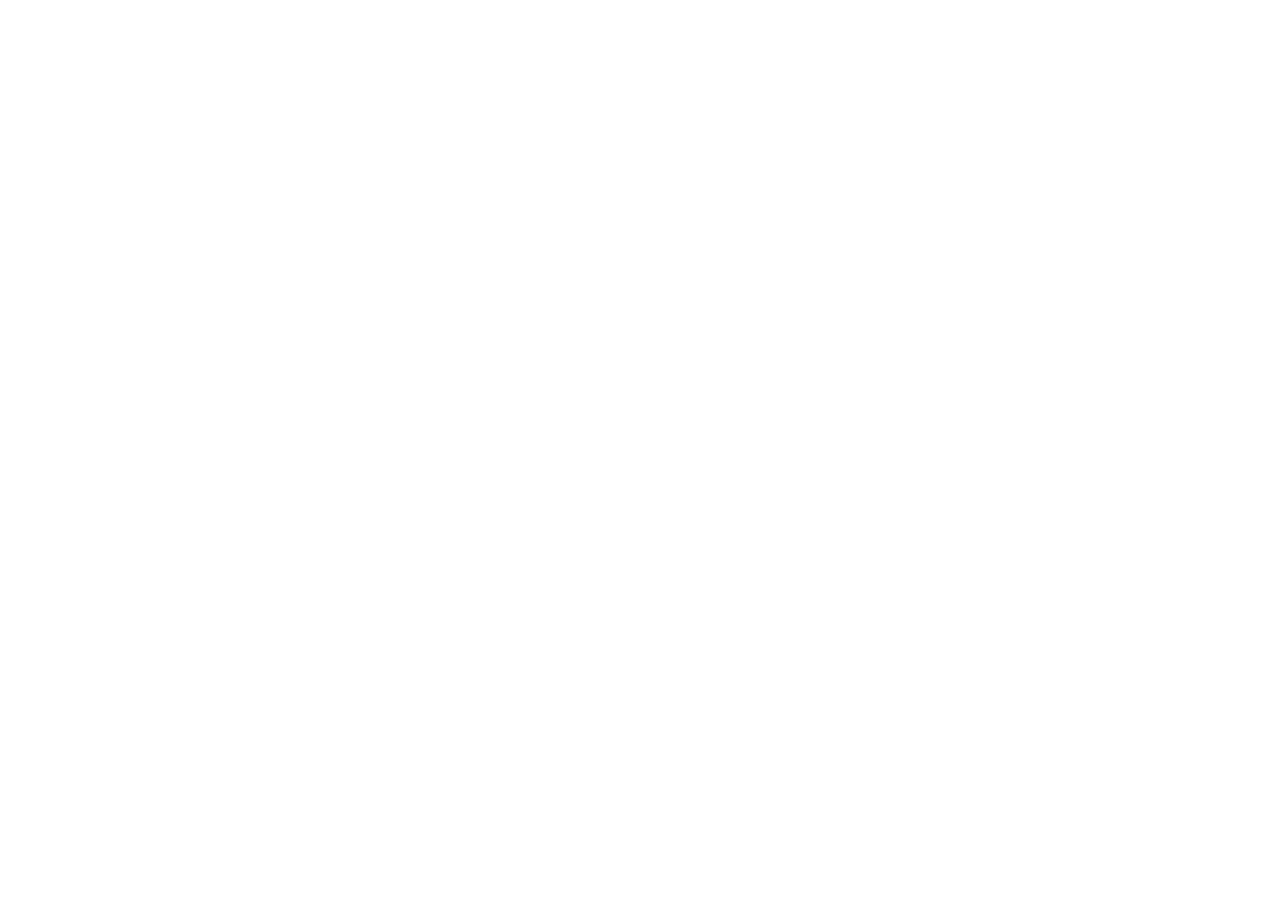
==== index.html @ 529e26c0 "Publish England Beach Soccer site from 2967948" ====
<!doctype html>
<html lang="en-GB"><head><meta charset="utf-8"><meta name="viewport" content="width=device-width,initial-scale=1"><meta name="theme-color" content="#164bab"><meta name="description" content="England Beach Soccer: events, teams, news and the road to the 2027 national finals."><link rel="icon" type="image/webp" href="/ebs-site/assets/images/lion-mark.webp"><link rel="preconnect" href="https://fonts.googleapis.com"><link rel="preconnect" href="https://fonts.gstatic.com" crossorigin><link rel="stylesheet" href="/ebs-site/assets/css/site.css"><title>Home | England Beach Soccer</title></head><body data-page="home"><div id="app"></div><script type="module" src="/ebs-site/assets/js/site.js"></script></body></html>
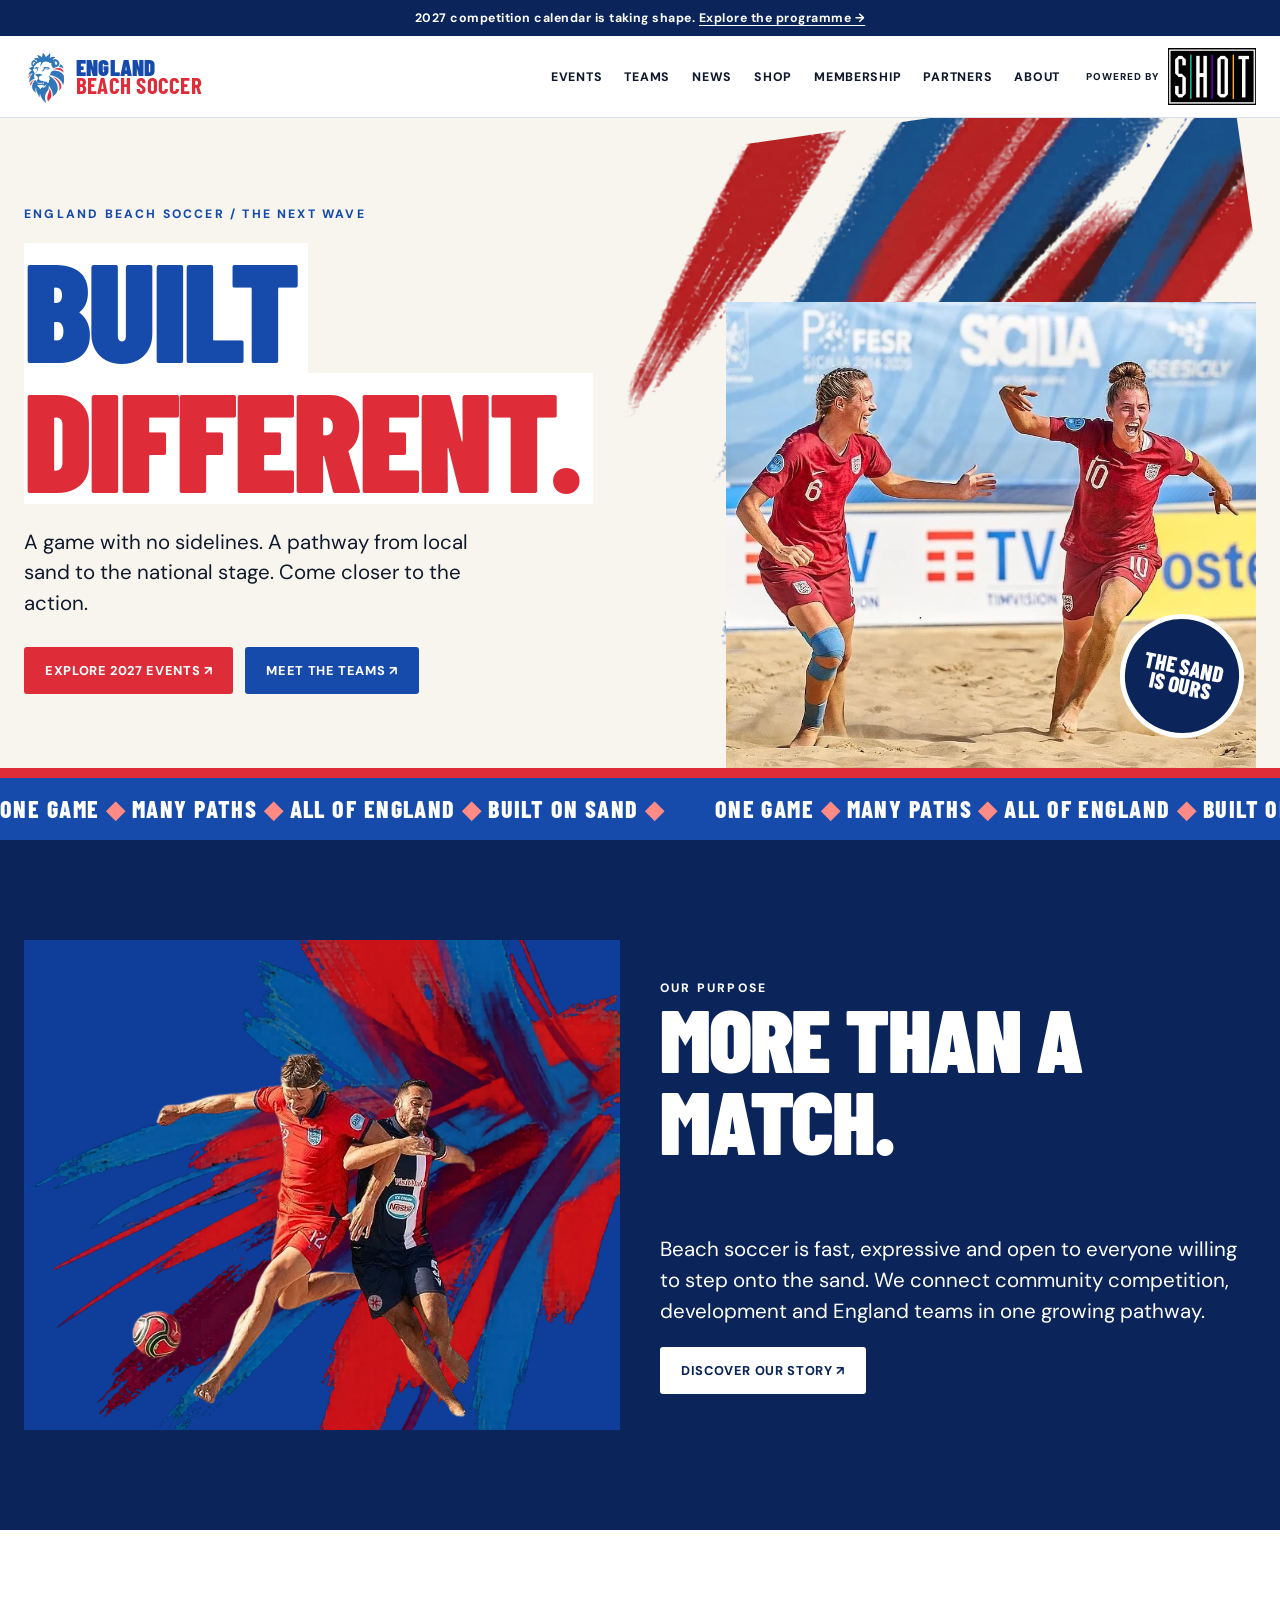
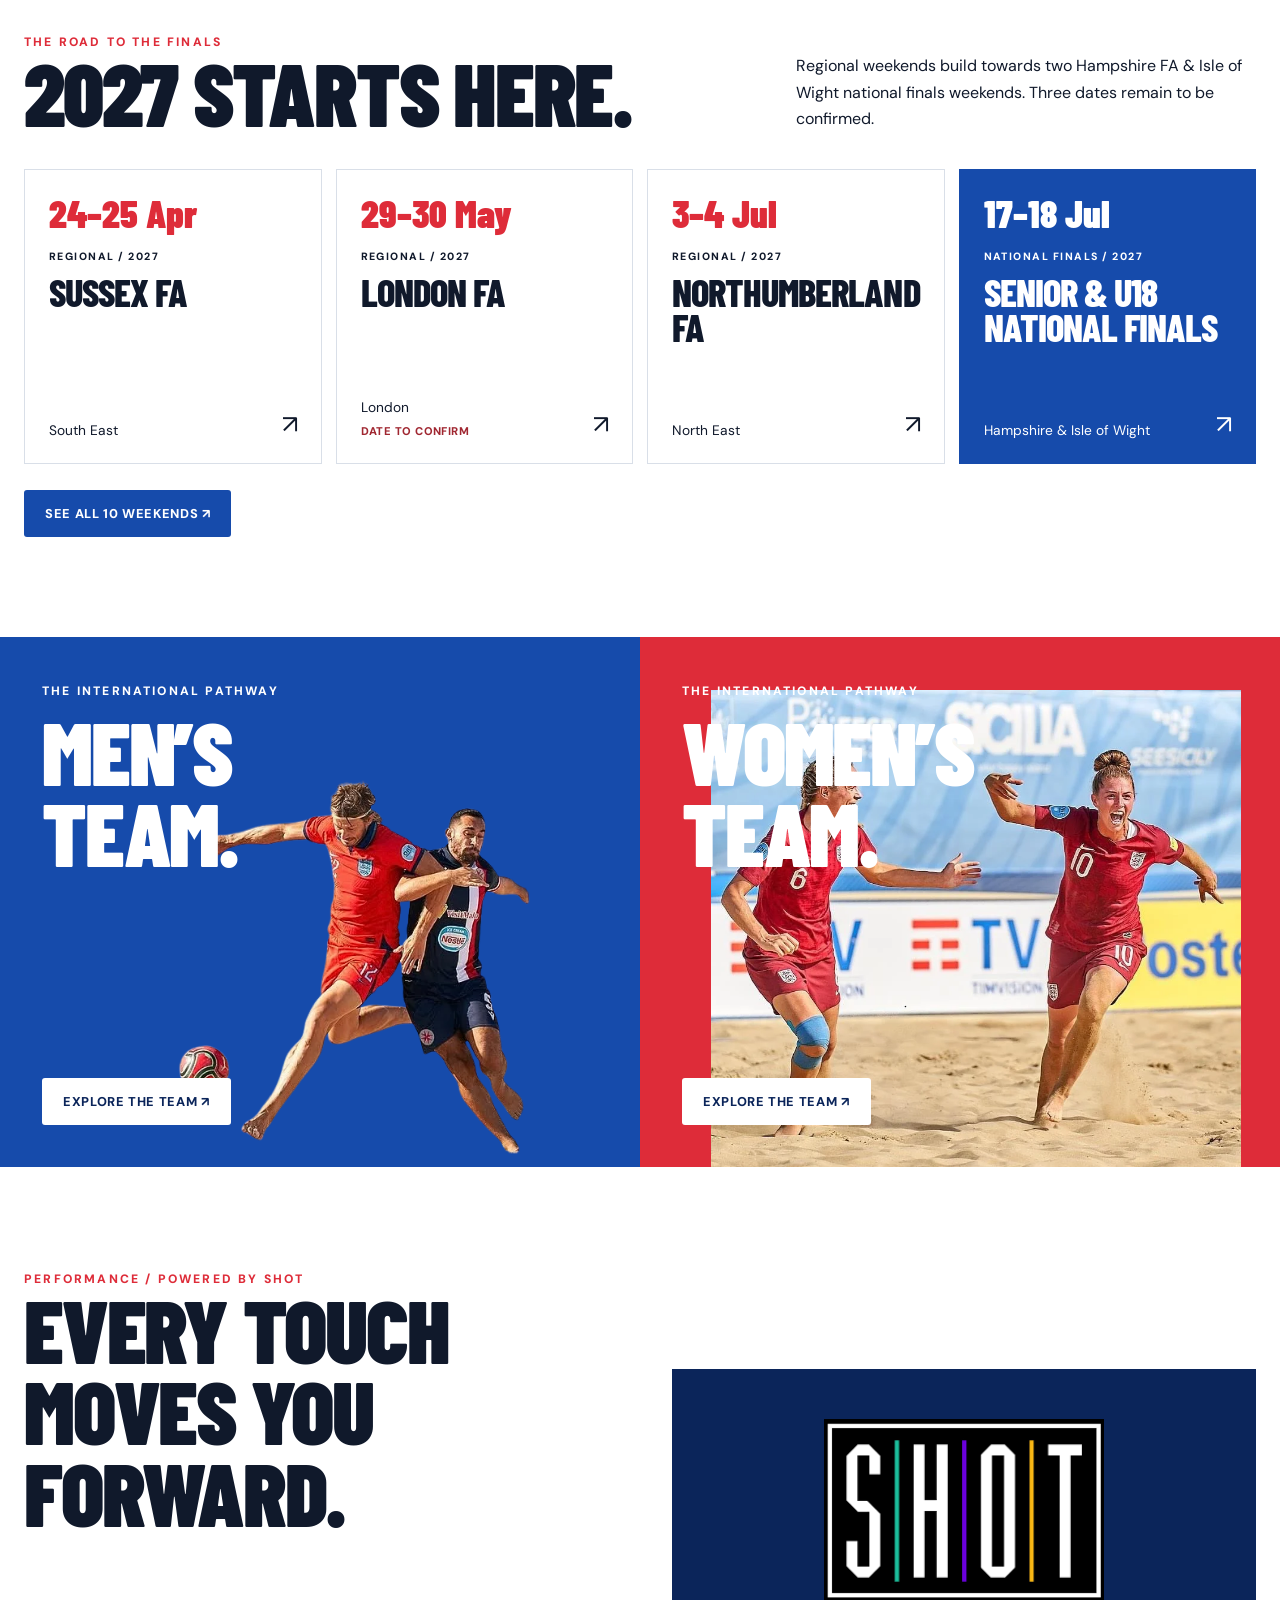
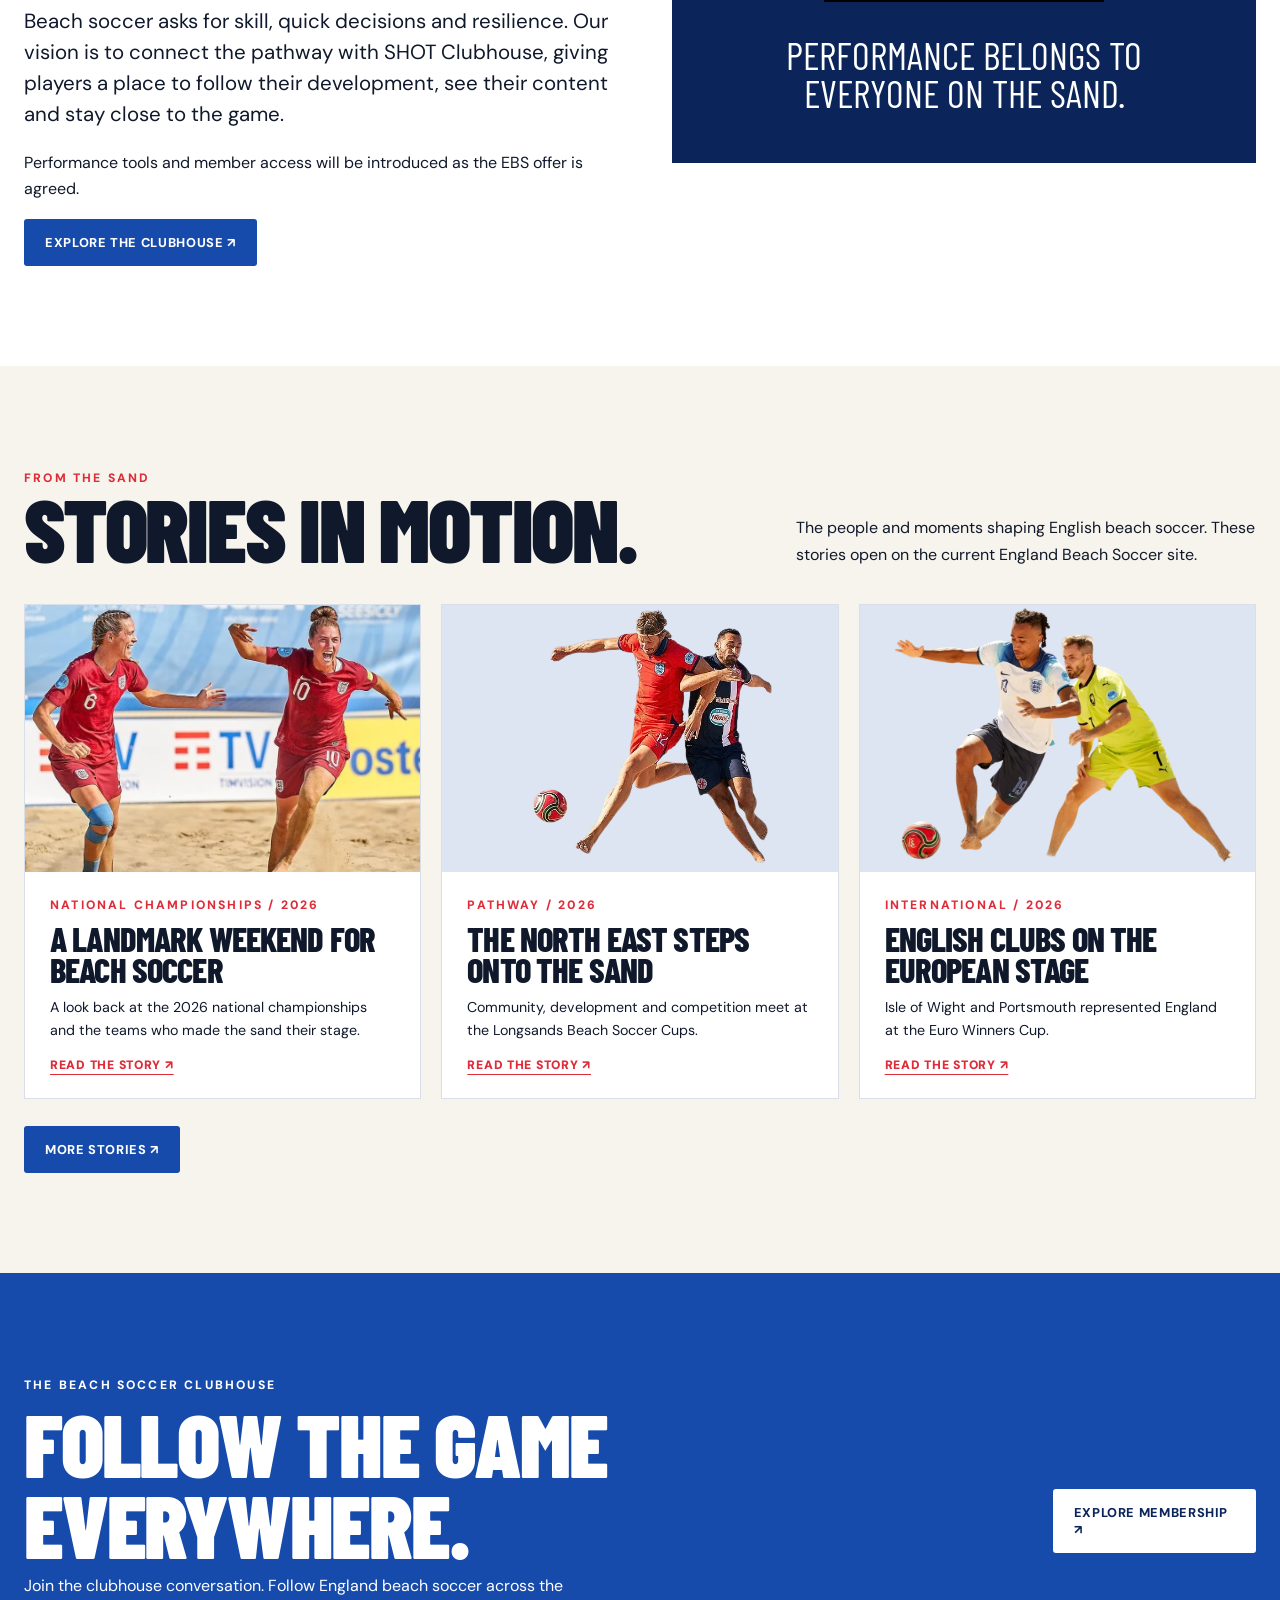
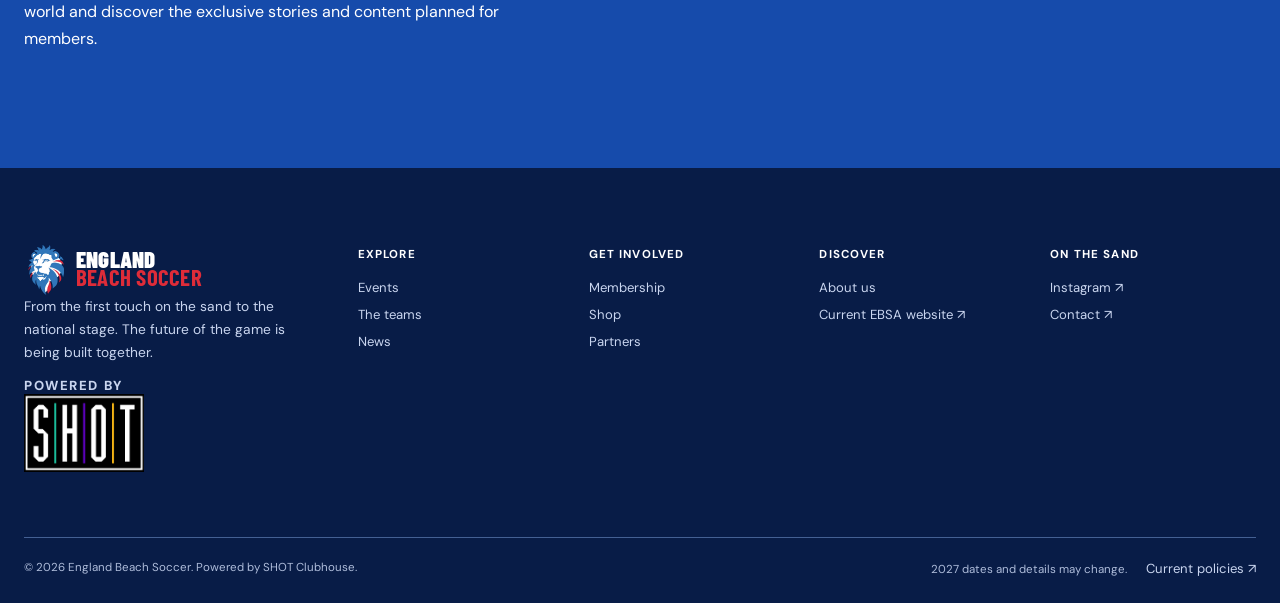
==== commit b0f64860: "Publish EBS clubhouse at custom domain" ====
--- a/index.html
+++ b/index.html
@@ -1,2 +1,2 @@
 <!doctype html>
-<html lang="en-GB"><head><meta charset="utf-8"><meta name="viewport" content="width=device-width,initial-scale=1"><meta name="theme-color" content="#164bab"><meta name="description" content="England Beach Soccer: events, teams, news and the road to the 2027 national finals."><link rel="icon" type="image/webp" href="/ebs-site/assets/images/lion-mark.webp"><link rel="preconnect" href="https://fonts.googleapis.com"><link rel="preconnect" href="https://fonts.gstatic.com" crossorigin><link rel="stylesheet" href="/ebs-site/assets/css/site.css"><title>Home | England Beach Soccer</title></head><body data-page="home"><div id="app"></div><script type="module" src="/ebs-site/assets/js/site.js"></script></body></html>+<html lang="en-GB"><head><meta charset="utf-8"><meta name="viewport" content="width=device-width,initial-scale=1"><meta name="theme-color" content="#164bab"><meta name="description" content="England Beach Soccer: events, teams, news and the road to the 2027 national finals."><link rel="icon" type="image/webp" href="/assets/images/lion-mark.webp"><link rel="preconnect" href="https://fonts.googleapis.com"><link rel="preconnect" href="https://fonts.gstatic.com" crossorigin><link rel="stylesheet" href="/assets/css/site.css"><title>Home | England Beach Soccer</title></head><body data-page="home"><div id="app"></div><script type="module" src="/assets/js/site.js"></script></body></html>
--- a/assets/css/site.css
+++ b/assets/css/site.css
@@ -0,0 +1,30 @@
+@import url('https://fonts.googleapis.com/css2?family=Barlow+Condensed:wght@500;600;700;800;900&family=DM+Sans:wght@400;500;600;700&display=swap');
+:root{--blue:#164bab;--deep:#0b255a;--red:#de2c39;--sand:#f7f4ed;--ink:#10192b;--muted:#596272;--line:#d9dfe8;--white:#fff;--max:1320px}
+*{box-sizing:border-box}html{scroll-behavior:smooth}body{margin:0;background:var(--sand);color:var(--ink);font-family:'DM Sans',Arial,sans-serif}button,input,select{font:inherit}button{cursor:pointer}a{color:inherit;text-decoration:none}img{max-width:100%;display:block}p{line-height:1.65}h1,h2,h3,h4,p{margin-top:0}h1,h2,h3,.display,.condensed{font-family:'Barlow Condensed',Impact,sans-serif;text-transform:uppercase;line-height:.91;letter-spacing:-.025em}h1{font-size:clamp(5rem,11vw,11.5rem);font-weight:900}h2{font-size:clamp(3.5rem,7vw,7rem);font-weight:900}h3{font-size:clamp(1.8rem,3vw,3rem);font-weight:800}.container{width:min(calc(100% - 48px),var(--max));margin:auto}.eyebrow{font-size:.76rem;font-weight:800;letter-spacing:.18em;text-transform:uppercase}.eyebrow.red{color:var(--red)}.lead{font-size:clamp(1.05rem,1.6vw,1.32rem);line-height:1.5;max-width:58ch}.muted{color:var(--muted)}.skip{position:absolute;z-index:9999;top:-100px;left:20px;background:#fff;padding:12px}.skip:focus{top:20px}a:focus-visible,button:focus-visible,input:focus-visible,select:focus-visible{outline:3px solid var(--red);outline-offset:3px}.site-header{height:82px;position:sticky;top:0;z-index:100;background:rgba(255,255,255,.97);border-bottom:1px solid var(--line);backdrop-filter:blur(12px)}.header-inner{height:100%;display:flex;align-items:center;gap:32px}.brand{display:flex;align-items:center;gap:9px;flex-shrink:0;color:var(--blue);font-family:'Barlow Condensed',sans-serif;text-transform:uppercase;font-weight:900;font-size:1.43rem;line-height:.78;letter-spacing:.01em}.brand img{width:43px;height:52px;object-fit:contain}.brand strong{display:block;color:var(--red)}.nav{margin-left:auto;display:flex;align-items:center;gap:22px}.nav a{font-size:.77rem;font-weight:800;letter-spacing:.06em;text-transform:uppercase;white-space:nowrap;position:relative;padding:12px 0}.nav a:after{content:'';position:absolute;left:0;bottom:4px;width:0;height:3px;background:var(--red);transition:width .2s}.nav a:hover:after,.nav a[aria-current=page]:after{width:100%}.header-cta,.btn{display:inline-flex;align-items:center;justify-content:center;gap:10px;border:0;border-radius:3px;padding:15px 21px;text-transform:uppercase;font-weight:800;font-size:.8rem;letter-spacing:.05em;transition:transform .2s,background .2s}.header-cta{background:var(--red);color:#fff}.btn:hover,.header-cta:hover{transform:translateY(-3px)}.btn-red{background:var(--red);color:#fff}.btn-blue{background:var(--blue);color:#fff}.btn-white{background:#fff;color:var(--deep)}.btn-outline{background:transparent;color:inherit;border:1px solid currentColor}.menu-toggle{display:none;margin-left:auto;background:none;border:0;font-size:1.9rem;color:var(--deep)}.announce{background:var(--deep);color:#fff;text-align:center;padding:10px 16px;font-size:.77rem;letter-spacing:.04em;font-weight:700}.announce a{text-decoration:underline;text-underline-offset:3px}.hero{position:relative;min-height:660px;overflow:hidden;background:#f7f5ee}.hero:before{content:'';position:absolute;inset:0 0 0 49%;background:url('/assets/images/paint-strokes.webp') center/cover no-repeat;opacity:.9;transform:rotate(-8deg)}.hero:after{content:'';position:absolute;left:0;bottom:0;width:100%;height:10px;background:var(--red)}.hero-grid{display:grid;grid-template-columns:54% 46%;min-height:660px;align-items:center;position:relative}.hero-copy{position:relative;z-index:2;padding:80px 0}.hero .eyebrow{color:var(--blue)}.hero h1{margin:20px 0 23px}.hero h1 span{display:block;width:max-content;max-width:100%;color:var(--blue);background:#fff;padding:0 12px 2px 0}.hero h1 span:last-child{color:var(--red)}.hero .lead{max-width:490px}.hero-actions{display:flex;gap:12px;flex-wrap:wrap;margin-top:28px}.hero-photo{position:absolute;right:-7%;bottom:0;width:62%;max-height:650px;object-fit:contain;object-position:bottom;filter:drop-shadow(0 14px 18px rgba(8,25,59,.13))}.hero-stamp{position:absolute;right:1%;bottom:40px;z-index:3;background:var(--deep);color:#fff;width:124px;height:124px;border-radius:100%;display:grid;place-items:center;text-align:center;transform:rotate(12deg);font-family:'Barlow Condensed';font-size:1.4rem;font-weight:800;text-transform:uppercase;line-height:.85;border:5px solid white}.marquee{overflow:hidden;background:var(--blue);color:#fff;padding:16px 0;font-family:'Barlow Condensed';font-size:1.5rem;letter-spacing:.06em;font-weight:800;text-transform:uppercase}.marquee-track{white-space:nowrap;display:flex;gap:50px;width:max-content;animation:move 34s linear infinite}.marquee b{color:#ff8a86}@keyframes move{to{transform:translateX(-50%)}}.section{padding:100px 0}.section-tight{padding:70px 0}.section-head{display:flex;justify-content:space-between;align-items:end;gap:30px;margin-bottom:36px}.section-head h2{margin:0}.section-head p{max-width:460px;margin:0}.dark{background:var(--deep);color:#fff}.blue{background:var(--blue);color:#fff}.red-bg{background:var(--red);color:#fff}.white{background:#fff}.split{display:grid;grid-template-columns:1fr 1fr;gap:40px;align-items:center}.statement{font-family:'Barlow Condensed';text-transform:uppercase;font-size:clamp(3.5rem,6.5vw,7rem);font-weight:900;line-height:.9;max-width:850px}.statement em{font-style:normal;color:var(--red)}.mission-image{min-height:490px;position:relative;overflow:hidden;background:#0e3e99 url('/assets/images/paint-burst.webp') center/cover no-repeat}.mission-image img{position:absolute;bottom:0;left:-6%;width:110%;height:105%;object-fit:contain;object-position:bottom}.mission-copy h2{max-width:650px}.mission-copy p{max-width:55ch}.rule-top{border-top:1px solid rgba(255,255,255,.24);padding-top:22px}.stats-band{display:grid;grid-template-columns:repeat(4,1fr);border-top:1px solid var(--line);border-bottom:1px solid var(--line)}.stat{padding:25px 30px;border-right:1px solid var(--line)}.stat:last-child{border-right:0}.stat strong{display:block;font-family:'Barlow Condensed';font-size:3.4rem;color:var(--blue);line-height:1}.stat span{font-size:.77rem;text-transform:uppercase;letter-spacing:.08em;font-weight:800}.event-feature-grid{display:grid;grid-template-columns:repeat(4,1fr);gap:14px}.event-card{background:#fff;color:var(--ink);min-height:295px;padding:24px;position:relative;display:flex;flex-direction:column;overflow:hidden;border:1px solid var(--line);transition:transform .2s,box-shadow .2s}.event-card:hover{transform:translateY(-5px);box-shadow:0 18px 32px rgba(0,0,0,.13)}.event-card.final{background:var(--blue);color:#fff;border-color:var(--blue)}.event-card .date{font-family:'Barlow Condensed';font-weight:900;font-size:2.4rem;color:var(--red);line-height:1}.event-card.final .date{color:#fff}.event-card .type{font-size:.66rem;font-weight:800;letter-spacing:.14em;text-transform:uppercase;margin-top:18px}.event-card h3{font-size:2.4rem;margin:12px 0}.event-card .region{font-size:.86rem;margin-top:auto;padding-top:16px}.event-card .arrow{position:absolute;bottom:22px;right:23px;font-size:1.6rem}.event-card .pending{display:inline-block;margin-top:8px;color:#a02731;font-weight:800;font-size:.7rem;text-transform:uppercase;letter-spacing:.04em}.event-card.final .pending{color:#fff}.image-strip{display:grid;grid-template-columns:1fr 1fr;min-height:530px}.image-panel{position:relative;background:var(--blue);overflow:hidden;min-height:530px}.image-panel:nth-child(2){background:var(--red)}.image-panel>img{position:absolute;height:90%;width:95%;object-fit:contain;object-position:bottom;bottom:0;left:5%;transition:transform .5s}.image-panel:hover>img{transform:scale(1.05)}.image-panel .panel-copy{position:absolute;z-index:2;left:42px;top:42px;color:#fff}.image-panel h2{margin:10px 0;font-size:clamp(4rem,7vw,7rem)}.image-panel .btn{position:absolute;z-index:2;left:42px;bottom:42px}.news-grid{display:grid;grid-template-columns:repeat(3,1fr);gap:20px}.news-card{background:#fff;border:1px solid var(--line);overflow:hidden;display:flex;flex-direction:column;transition:transform .2s}.news-card:hover{transform:translateY(-5px)}.news-card .news-image{aspect-ratio:1.48;background:#dce5f1;overflow:hidden}.news-card .news-image img{width:100%;height:100%;object-fit:cover}.news-card .news-body{padding:25px;display:flex;flex-direction:column;flex:1}.news-card h3{font-size:2.15rem;margin:10px 0}.news-card p{font-size:.89rem}.news-card .text-link{margin-top:auto}.text-link{font-size:.76rem;text-transform:uppercase;font-weight:900;letter-spacing:.06em;color:var(--red);text-decoration:underline;text-underline-offset:5px}.feature-cta{display:flex;align-items:center;justify-content:space-between;gap:20px}.feature-cta h2{margin:8px 0}.feature-cta p{max-width:540px}.footer{background:#081c47;color:#fff;padding:75px 0 26px}.footer-grid{display:grid;grid-template-columns:1.5fr repeat(4,1fr);gap:25px}.footer .brand{color:#fff}.footer p{color:#c9d5ef;max-width:290px;font-size:.86rem}.footer h4{font-size:.72rem;letter-spacing:.1em;text-transform:uppercase;margin:4px 0 17px}.footer a:not(.brand){display:block;color:#c9d5ef;font-size:.82rem;margin:10px 0}.footer a:hover{color:#fff}.footer-bottom{border-top:1px solid #446093;margin-top:55px;padding-top:22px;display:flex;justify-content:space-between;gap:20px;font-size:.72rem;color:#aebcda}.footer-bottom a{display:inline!important;margin:0 0 0 16px!important}.page-hero{position:relative;overflow:hidden;min-height:370px;display:flex;align-items:center;background:var(--deep);color:#fff}.page-hero:after{content:'';background:url('/assets/images/paint-strokes.webp') center/contain no-repeat;position:absolute;right:0;top:-55%;width:37%;height:180%;opacity:.5}.page-hero .container{position:relative;z-index:1;padding-top:65px;padding-bottom:65px}.page-hero h1{font-size:clamp(5.2rem,10vw,10rem);margin:10px 0}.page-hero .lead{max-width:750px}.page-hero.red-theme{background:var(--red)}.page-hero.red-theme:after{opacity:.35}.page-hero.blue-theme{background:var(--blue)}.filter-bar{display:flex;gap:10px;flex-wrap:wrap;align-items:center;margin:0 0 26px}.filter-bar button{border:1px solid #b8c7db;background:#fff;color:var(--deep);padding:10px 17px;border-radius:30px;font-size:.78rem;font-weight:800}.filter-bar button[aria-pressed=true]{background:var(--deep);color:#fff;border-color:var(--deep)}.search{margin-left:auto;border:1px solid #b8c7db;background:#fff;padding:11px 16px;border-radius:4px;min-width:230px}.event-list{display:grid;grid-template-columns:repeat(3,1fr);gap:16px}.event-list .event-card{min-height:270px}.event-detail{margin-top:45px;background:#fff;border:1px solid var(--line);display:grid;grid-template-columns:1fr 1fr}.event-detail .visual{background:var(--blue);min-height:430px;position:relative;overflow:hidden}.event-detail .visual img{position:absolute;bottom:0;height:95%;width:110%;object-fit:contain}.event-detail .content{padding:50px}.event-detail h2{font-size:4.2rem}.session{border-top:1px solid var(--line);padding:14px 0}.session strong{display:block}.notice{background:#e9f0fa;border-left:5px solid var(--blue);padding:18px 20px;margin:24px 0;font-size:.88rem}.notice.red-notice{background:#fff0f0;border-color:var(--red)}.empty{padding:45px;border:1px dashed #9aa8b9;text-align:center}.pathway-grid{display:grid;grid-template-columns:repeat(4,1fr);gap:15px}.pathway-card{background:#fff;padding:30px;min-height:350px;display:flex;flex-direction:column;border-top:7px solid var(--blue)}.pathway-card:nth-child(2n){border-color:var(--red)}.pathway-card h3{font-size:3.2rem;margin:30px 0 15px}.pathway-card p{font-size:.9rem}.pathway-card .text-link{margin-top:auto}.shop-grid{display:grid;grid-template-columns:repeat(3,1fr);gap:20px}.shop-tile{min-height:355px;background:var(--blue);color:#fff;padding:30px;position:relative;overflow:hidden;display:flex;flex-direction:column}.shop-tile:nth-child(2){background:var(--red)}.shop-tile:nth-child(3){background:var(--deep)}.shop-tile img{position:absolute;bottom:-25%;right:-17%;width:85%;height:95%;object-fit:contain;opacity:.85}.shop-tile h3,.shop-tile p,.shop-tile .eyebrow{position:relative;z-index:1}.shop-tile h3{font-size:3.8rem;max-width:180px;margin:12px 0}.shop-tile p{margin-top:auto;max-width:190px;font-size:.88rem}.faqs{display:grid;grid-template-columns:1fr 1fr;gap:30px}.faqs details{background:#fff;border:1px solid var(--line);padding:20px 24px;margin-bottom:10px}.faqs summary{font-weight:800;cursor:pointer}.faqs p{margin:16px 0 0;font-size:.9rem}.reveal{opacity:0;transform:translateY(22px);transition:opacity .6s,transform .6s}.reveal.visible{opacity:1;transform:none}.scroll-progress{position:fixed;z-index:120;top:0;left:0;height:4px;background:var(--red);width:0;pointer-events:none}
+@media(max-width:1100px){.nav{gap:13px}.nav a{font-size:.68rem}.header-cta{display:none}.event-feature-grid,.pathway-grid{grid-template-columns:repeat(2,1fr)}.footer-grid{grid-template-columns:1.5fr repeat(2,1fr)}.event-list{grid-template-columns:repeat(2,1fr)}}
+@media(max-width:760px){.container{width:min(calc(100% - 32px),var(--max))}.site-header{height:70px}.brand{font-size:1.2rem}.brand img{width:36px;height:44px}.menu-toggle{display:block}.nav{display:none;position:absolute;left:0;top:70px;width:100%;background:#fff;padding:18px 24px 25px;border-bottom:1px solid var(--line);box-shadow:0 15px 20px rgba(0,0,0,.12);flex-direction:column;align-items:stretch;gap:0}.nav.open{display:flex}.nav a{font-size:.86rem;padding:13px 0}.hero,.hero-grid{min-height:800px}.hero-grid{display:block}.hero-copy{padding:52px 0;max-width:470px}.hero h1{font-size:clamp(5.8rem,19vw,9rem)}.hero-photo{right:-24%;width:105%;height:55%;max-height:none;object-position:bottom}.hero-stamp{right:1%;bottom:30px;width:90px;height:90px;font-size:1.05rem}.hero:before{inset:35% -10% 0 18%}.section{padding:70px 0}.section-head{display:block}.section-head p{margin-top:18px}.split,.event-detail,.faqs{grid-template-columns:1fr}.mission-image{min-height:340px}.stats-band{grid-template-columns:repeat(2,1fr)}.stat:nth-child(2){border-right:0}.stat:nth-child(-n+2){border-bottom:1px solid var(--line)}.image-strip{grid-template-columns:1fr}.image-panel{min-height:430px}.news-grid,.shop-grid{grid-template-columns:1fr}.event-list{grid-template-columns:1fr}.footer-grid{grid-template-columns:repeat(2,1fr)}.footer-grid>div:first-child{grid-column:1/-1}.footer-bottom{display:block}.footer-bottom span{display:block;margin-bottom:10px}.page-hero{min-height:315px}.page-hero h1{font-size:clamp(5.2rem,17vw,8rem)}.filter-bar .search{margin-left:0;width:100%}.feature-cta{display:block}.feature-cta .btn{margin-top:16px}.event-detail .visual{min-height:300px}.event-detail .content{padding:28px}}
+@media(max-width:500px){.event-feature-grid,.pathway-grid{grid-template-columns:1fr}.hero{min-height:740px}.hero-grid{min-height:740px}.hero:before{inset:78% -10% 0 18%}.hero .lead{font-size:1rem;max-width:290px}.hero-photo{height:52%;right:-35%;width:130%}.hero-actions .btn{padding:12px 14px}.footer-grid{grid-template-columns:1fr 1fr}.image-panel .panel-copy{left:24px;top:28px}.image-panel .btn{left:24px;bottom:24px}}
+@media(prefers-reduced-motion:reduce){html{scroll-behavior:auto}.marquee-track{animation:none}.reveal{opacity:1;transform:none;transition:none}.btn,.event-card,.news-card,.image-panel>img{transition:none}}
+
+/* Partner identity and complete on-sand photography. */
+.header-inner{gap:20px}
+.shot-powered{display:flex;align-items:center;gap:9px;flex-shrink:0;margin-left:6px;font-size:.62rem;font-weight:800;text-transform:uppercase;letter-spacing:.1em;white-space:nowrap}
+.shot-powered img{width:88px;height:auto}
+.footer-powered{display:inline-flex;align-items:center;gap:14px;margin-top:14px;font-size:.72rem;font-weight:800;text-transform:uppercase;letter-spacing:.12em}
+.footer-powered img{width:120px;height:auto}
+.hero-photo.full-photo{right:0;bottom:0;width:43%;height:88%;max-height:none;object-fit:contain;object-position:center bottom;filter:none;border-radius:2px}
+.image-panel img[src*="women-celebrate"],.image-panel img[src*="mens-duel"]{object-fit:contain;object-position:center bottom}
+.performance-section{gap:clamp(32px,5vw,90px)}
+.performance-mark{min-height:340px;background:var(--deep);color:#fff;display:flex;flex-direction:column;align-items:center;justify-content:center;gap:34px;padding:50px;text-align:center;font-family:'Barlow Condensed',Impact,sans-serif;text-transform:uppercase;font-size:clamp(1.8rem,3vw,3.2rem);line-height:1}
+.performance-mark img{width:min(100%,280px)}
+.partner-grid{display:grid;grid-template-columns:repeat(2,minmax(0,1fr));gap:20px;margin-bottom:22px}
+.partner-card{min-height:360px;padding:36px;display:flex;flex-direction:column;align-items:flex-start;color:#fff}
+.partner-card img{width:190px;max-height:95px;object-fit:contain;object-position:left center;margin-bottom:26px}
+.partner-card h3{font-size:clamp(2rem,3vw,3.5rem);margin-bottom:12px}
+.partner-card p{max-width:42ch}
+.partner-card .text-link{margin-top:auto;font-weight:800}
+.shot-card{background:#260052}
+.donis-card{background:#151515}
+@media(max-width:1120px){.shot-powered{margin-left:auto}.shot-powered span{display:none}.shot-powered img{width:76px}.nav{gap:11px}.nav a{font-size:.65rem}}
+@media(max-width:900px){.shot-powered{margin-left:auto}.menu-toggle{display:block;margin-left:0}.nav{display:none;position:absolute;left:0;top:82px;width:100%;background:#fff;padding:18px 24px 25px;border-bottom:1px solid var(--line);box-shadow:0 15px 20px rgba(0,0,0,.12);flex-direction:column;align-items:stretch;gap:0}.nav.open{display:flex}.nav a{font-size:.86rem;padding:13px 0}.partner-grid{grid-template-columns:1fr}}
+@media(max-width:760px){.nav{top:70px}.shot-powered{margin-left:auto}.shot-powered img{width:70px}.hero-photo.full-photo{right:0;bottom:0;width:100%;height:43%;object-fit:contain}.hero-stamp{bottom:20px}.performance-mark{min-height:260px}.partner-card{min-height:300px}}
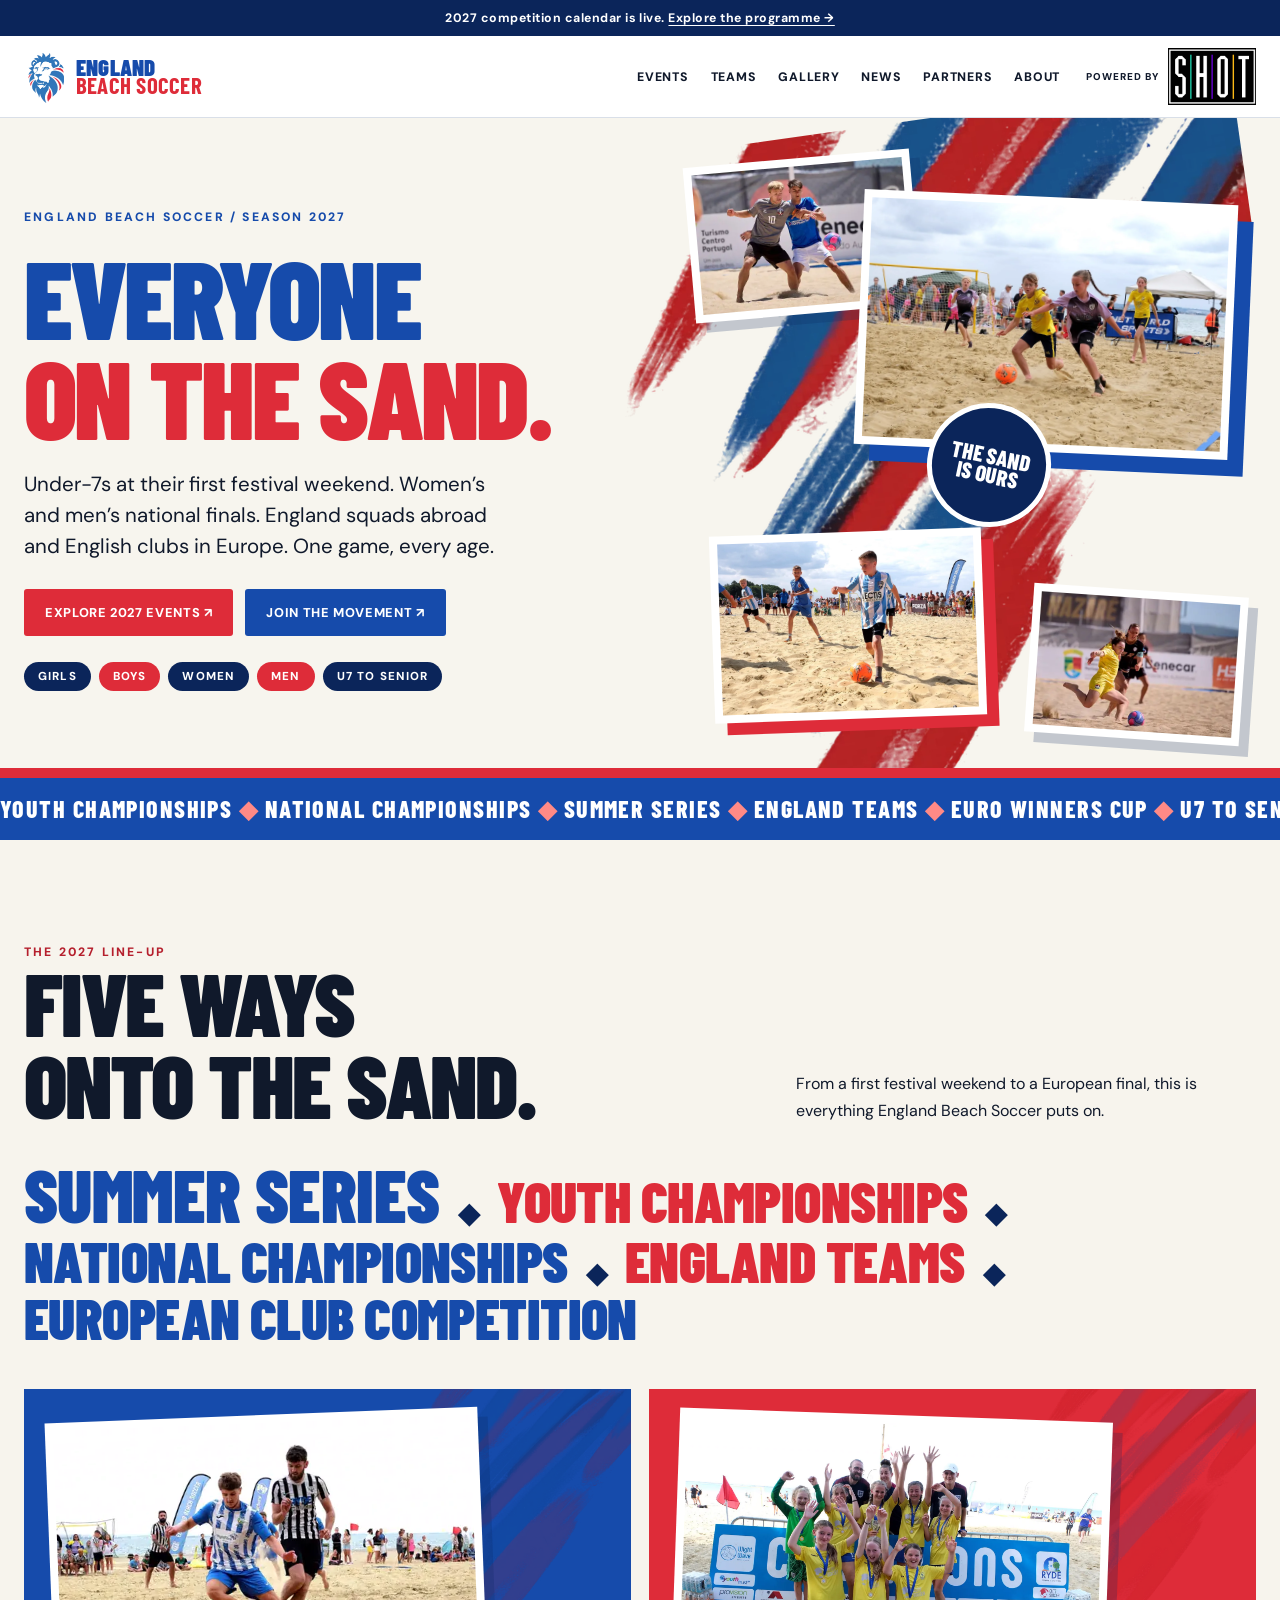
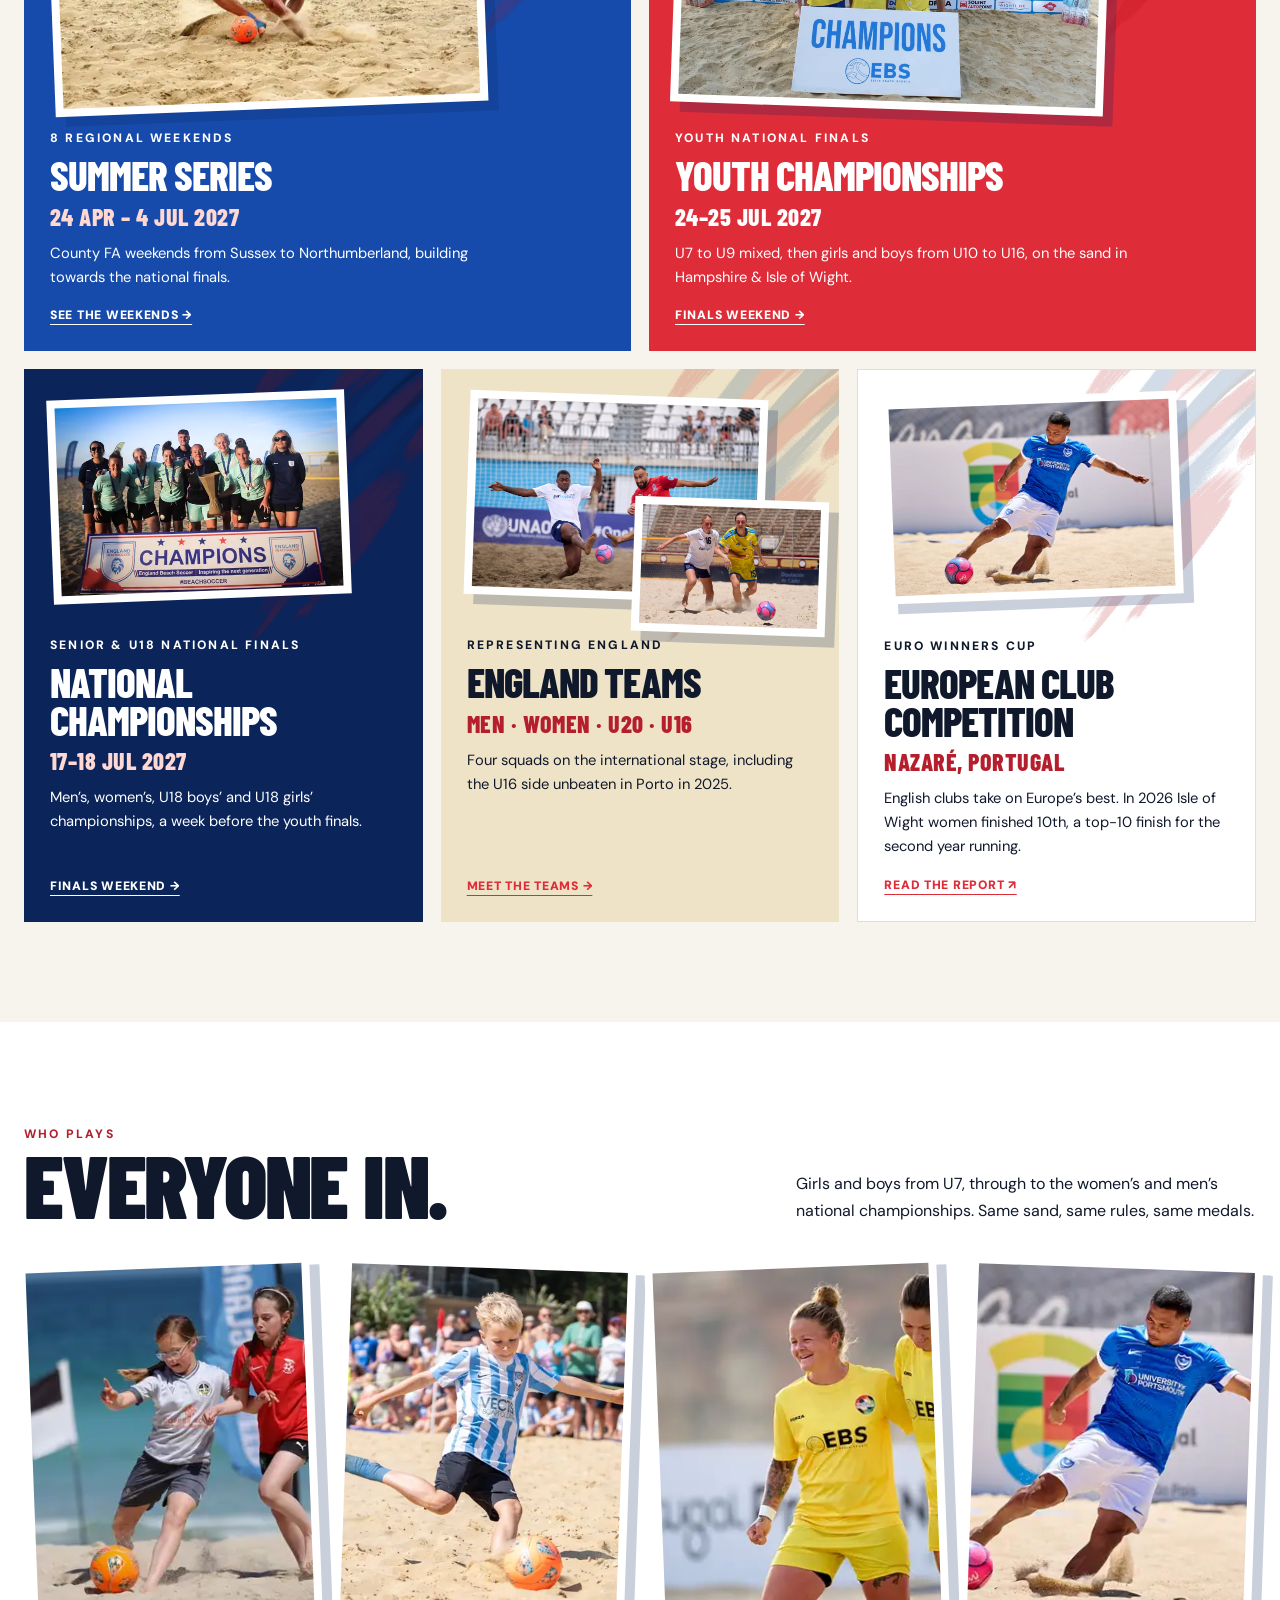
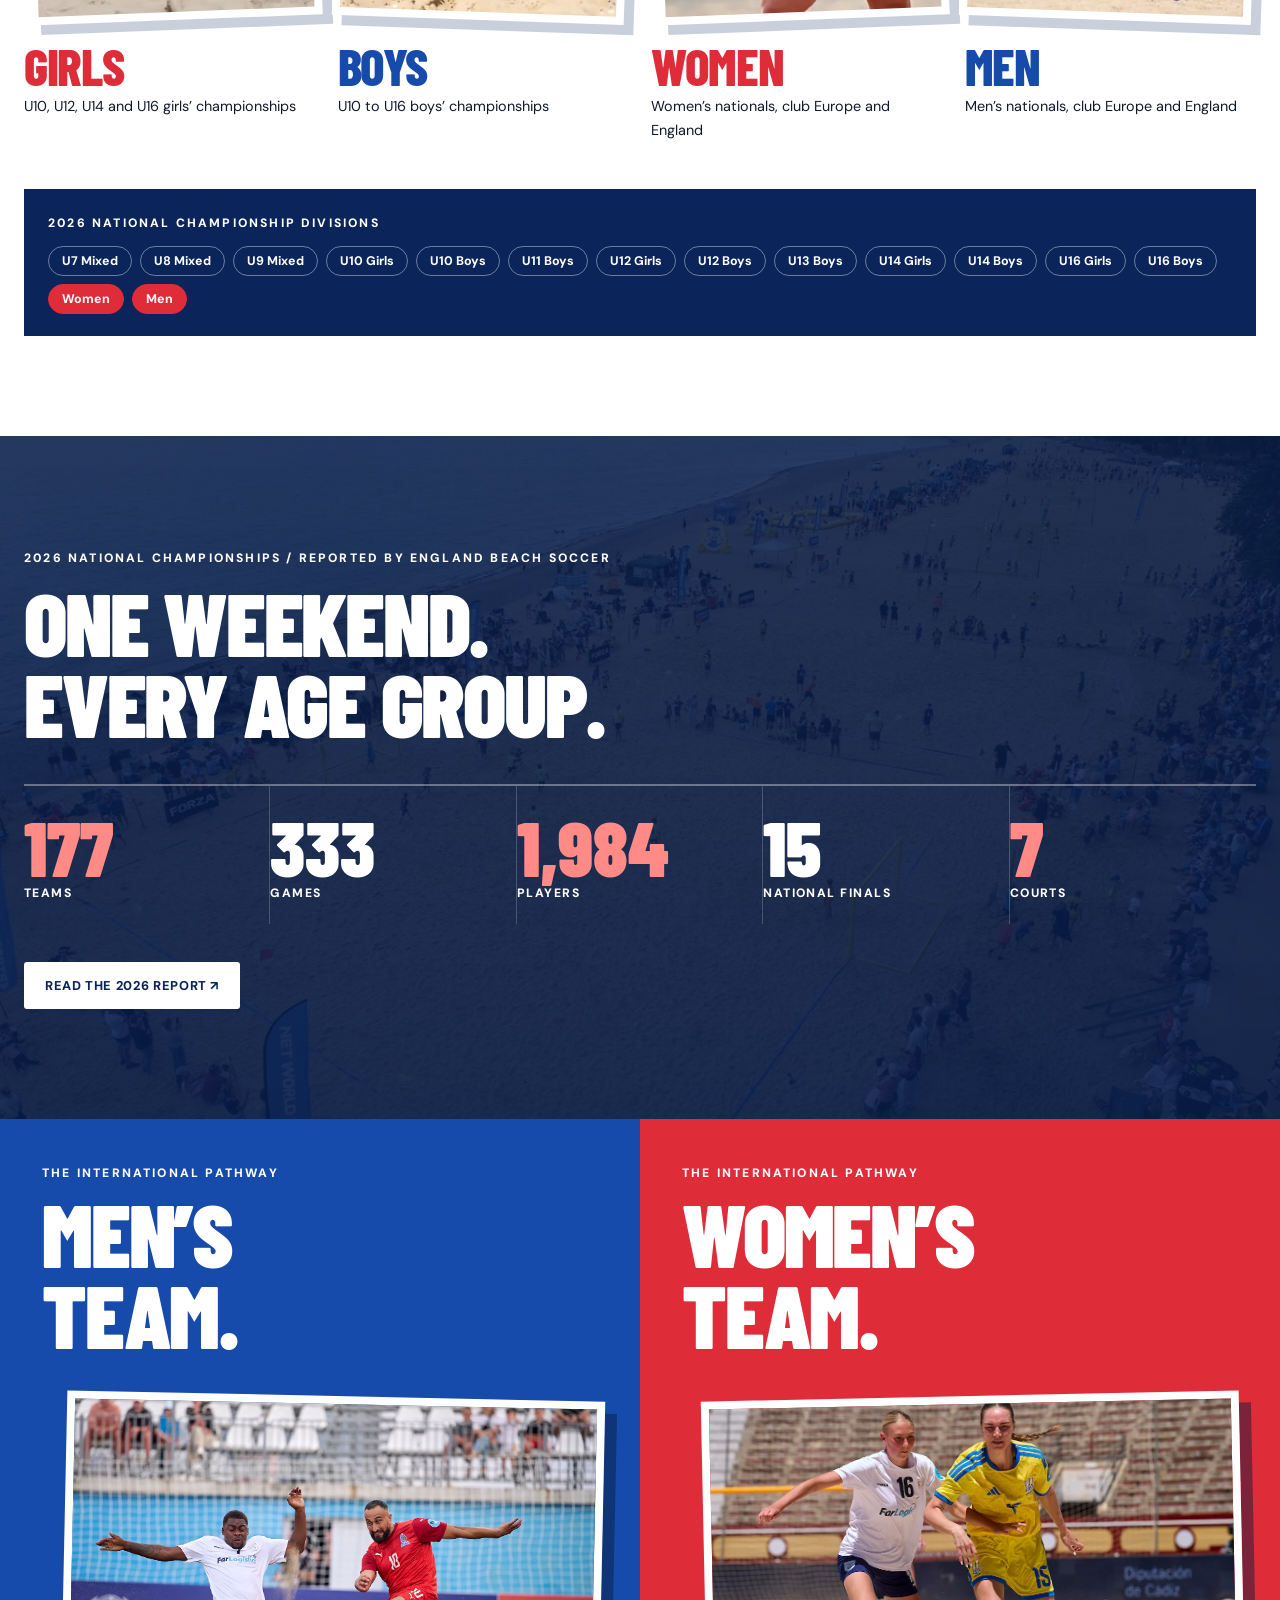
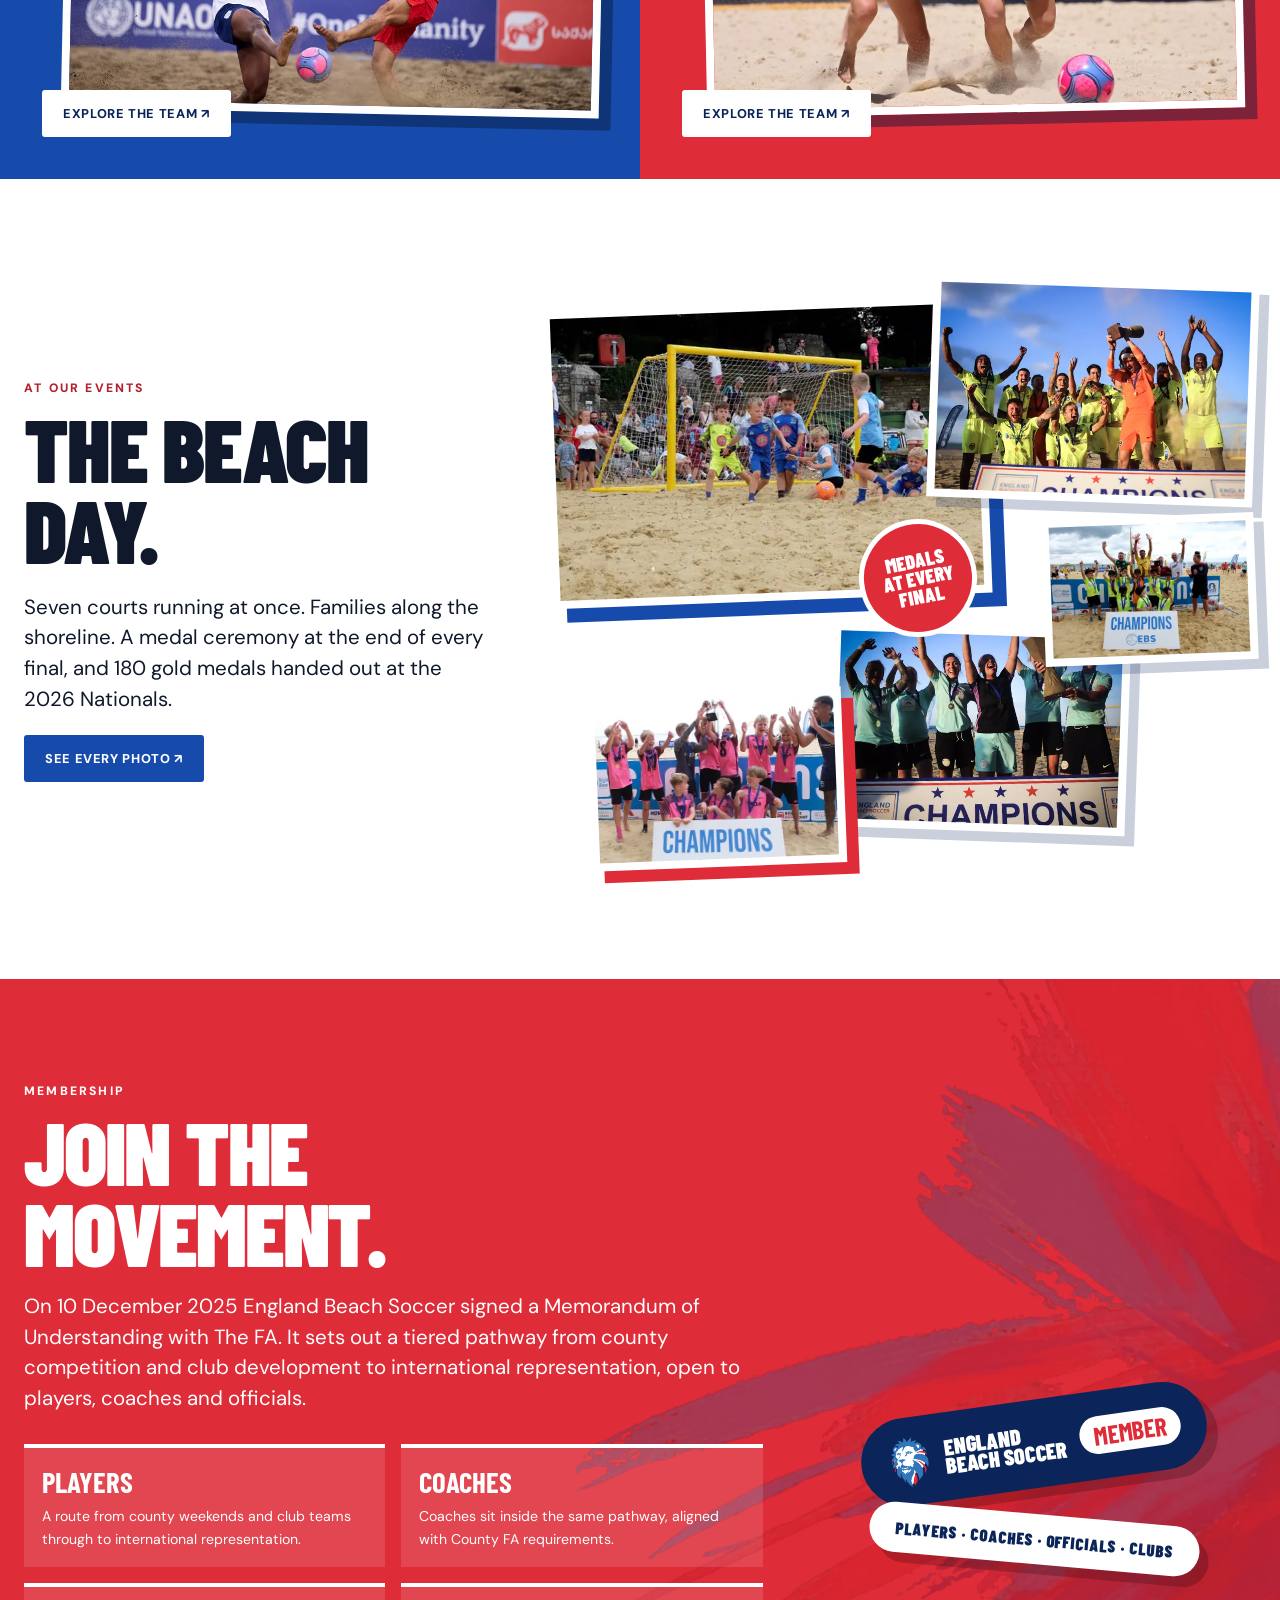
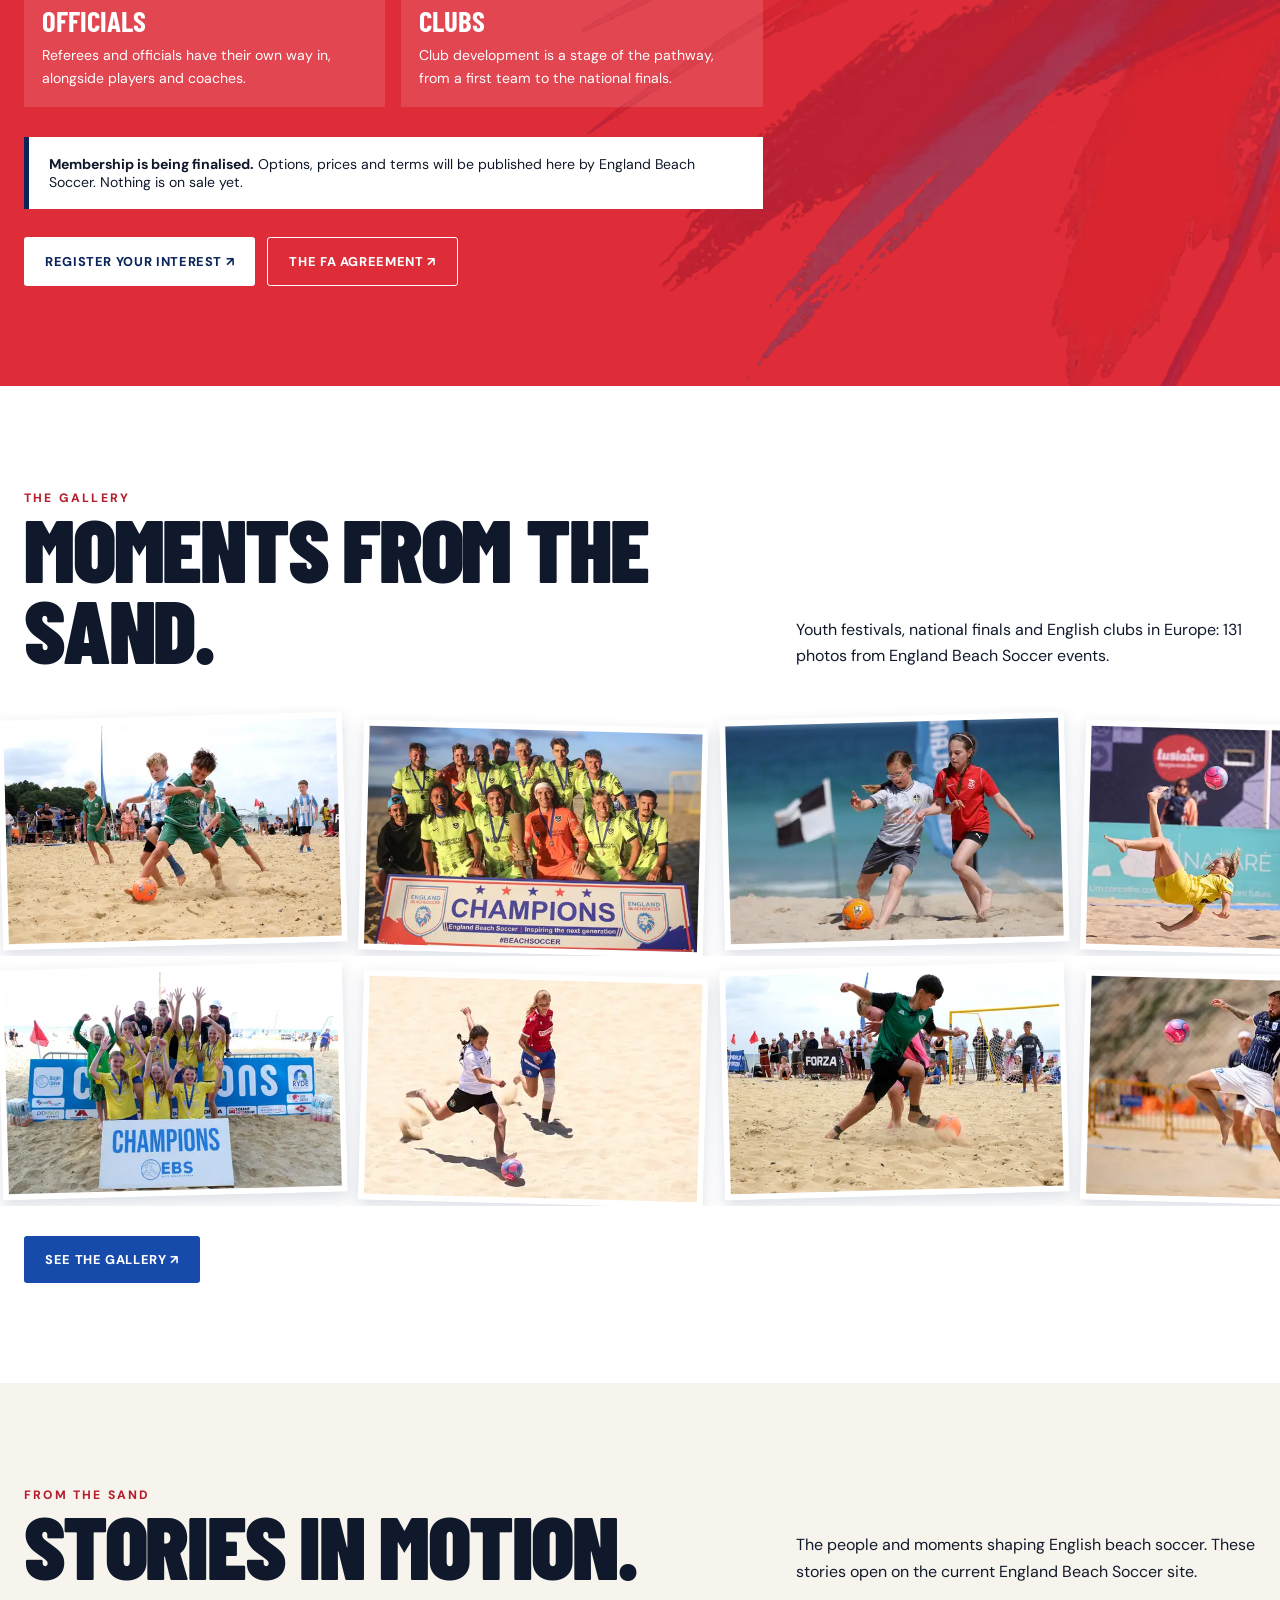
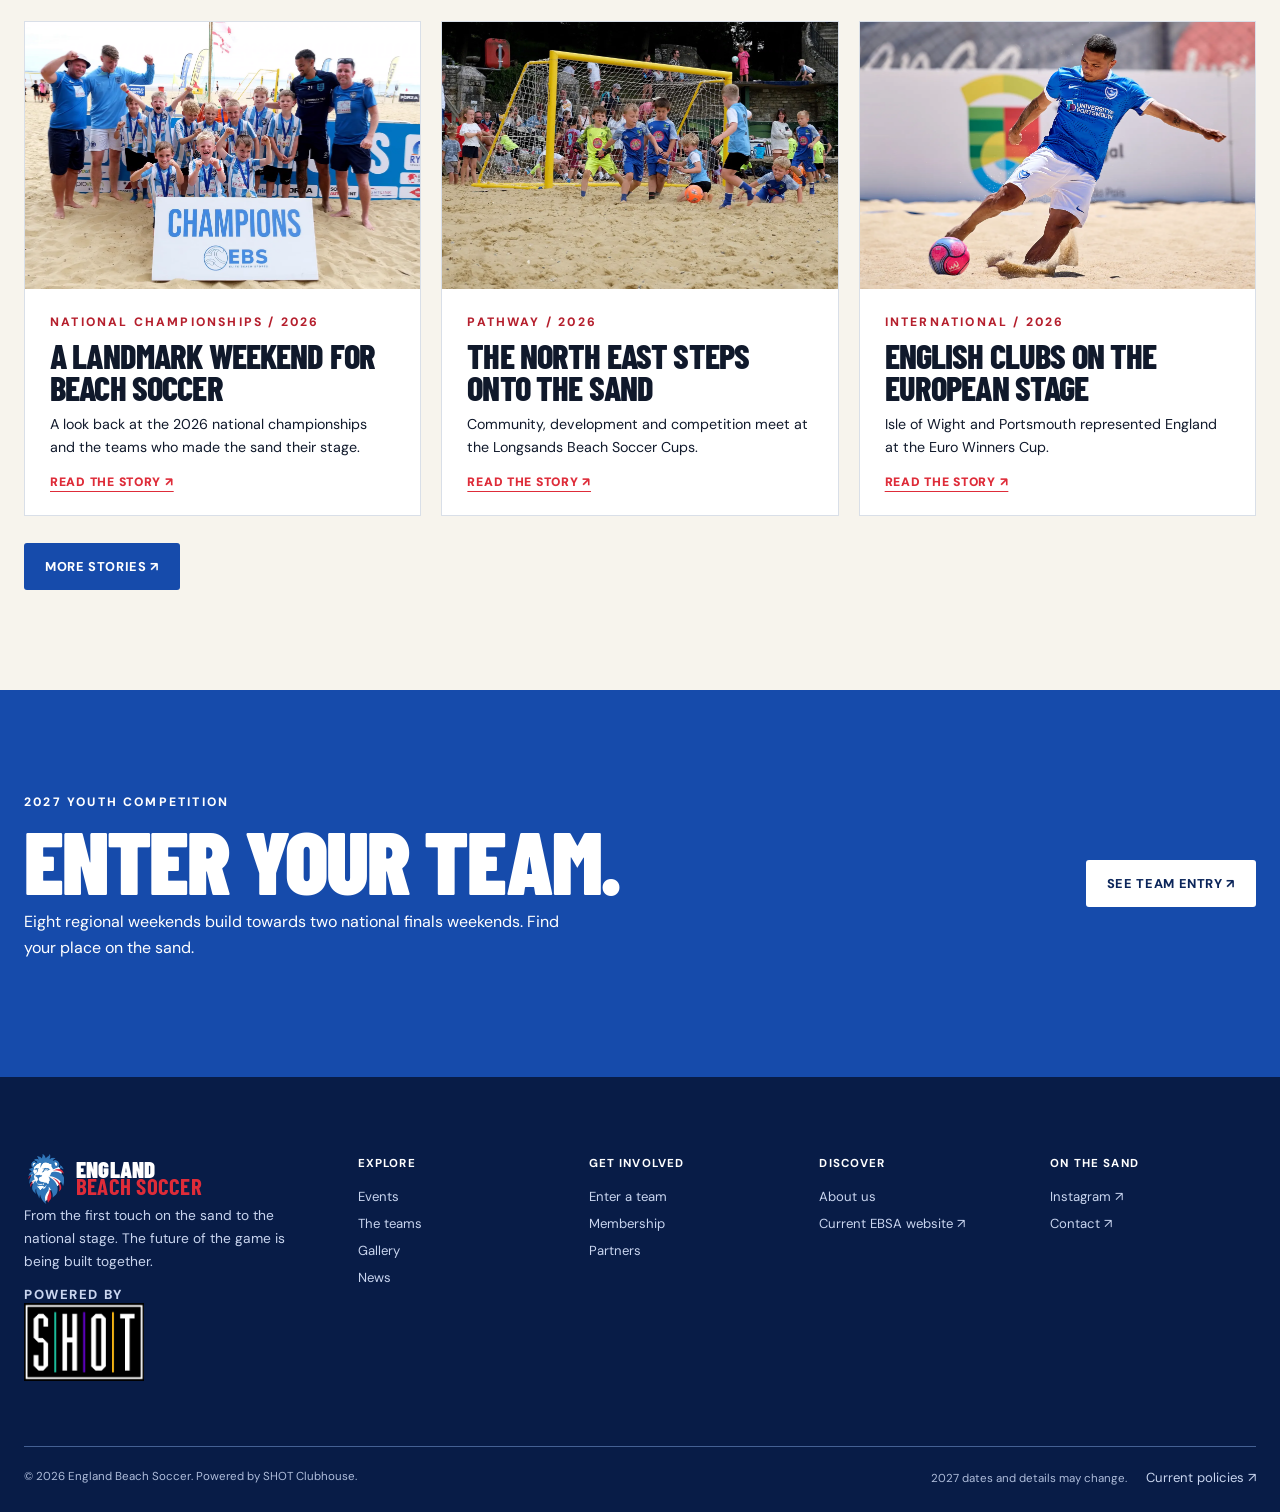
==== commit a38f61c6: "Publish source 77abac3: faster font load, clean hero headline" ====
--- a/index.html
+++ b/index.html
@@ -1,2 +1,2 @@
 <!doctype html>
-<html lang="en-GB"><head><meta charset="utf-8"><meta name="viewport" content="width=device-width,initial-scale=1"><meta name="theme-color" content="#164bab"><meta name="description" content="England Beach Soccer: events, teams, news and the road to the 2027 national finals."><link rel="icon" type="image/webp" href="/assets/images/lion-mark.webp"><link rel="preconnect" href="https://fonts.googleapis.com"><link rel="preconnect" href="https://fonts.gstatic.com" crossorigin><link rel="stylesheet" href="/assets/css/site.css"><title>Home | England Beach Soccer</title></head><body data-page="home"><div id="app"></div><script type="module" src="/assets/js/site.js"></script></body></html>+<html lang="en-GB"><head><meta charset="utf-8"><meta name="viewport" content="width=device-width,initial-scale=1"><meta name="theme-color" content="#164bab"><meta name="description" content="England Beach Soccer: events, teams, news and the road to the 2027 national finals."><link rel="icon" type="image/webp" href="/assets/images/lion-mark.webp"><link rel="preconnect" href="https://fonts.googleapis.com"><link rel="preconnect" href="https://fonts.gstatic.com" crossorigin><link rel="stylesheet" href="https://fonts.googleapis.com/css2?family=Barlow+Condensed:wght@500;600;700;800;900&family=DM+Sans:wght@400;500;600;700&display=swap"><link rel="stylesheet" href="/assets/css/site.css"><title>Home | England Beach Soccer</title></head><body data-page="home"><div id="app"></div><script type="module" src="/assets/js/site.js"></script></body></html>
--- a/assets/css/site.css
+++ b/assets/css/site.css
@@ -1,9 +1,11 @@
-@import url('https://fonts.googleapis.com/css2?family=Barlow+Condensed:wght@500;600;700;800;900&family=DM+Sans:wght@400;500;600;700&display=swap');
+
 :root{--blue:#164bab;--deep:#0b255a;--red:#de2c39;--sand:#f7f4ed;--ink:#10192b;--muted:#596272;--line:#d9dfe8;--white:#fff;--max:1320px}
-*{box-sizing:border-box}html{scroll-behavior:smooth}body{margin:0;background:var(--sand);color:var(--ink);font-family:'DM Sans',Arial,sans-serif}button,input,select{font:inherit}button{cursor:pointer}a{color:inherit;text-decoration:none}img{max-width:100%;display:block}p{line-height:1.65}h1,h2,h3,h4,p{margin-top:0}h1,h2,h3,.display,.condensed{font-family:'Barlow Condensed',Impact,sans-serif;text-transform:uppercase;line-height:.91;letter-spacing:-.025em}h1{font-size:clamp(5rem,11vw,11.5rem);font-weight:900}h2{font-size:clamp(3.5rem,7vw,7rem);font-weight:900}h3{font-size:clamp(1.8rem,3vw,3rem);font-weight:800}.container{width:min(calc(100% - 48px),var(--max));margin:auto}.eyebrow{font-size:.76rem;font-weight:800;letter-spacing:.18em;text-transform:uppercase}.eyebrow.red{color:var(--red)}.lead{font-size:clamp(1.05rem,1.6vw,1.32rem);line-height:1.5;max-width:58ch}.muted{color:var(--muted)}.skip{position:absolute;z-index:9999;top:-100px;left:20px;background:#fff;padding:12px}.skip:focus{top:20px}a:focus-visible,button:focus-visible,input:focus-visible,select:focus-visible{outline:3px solid var(--red);outline-offset:3px}.site-header{height:82px;position:sticky;top:0;z-index:100;background:rgba(255,255,255,.97);border-bottom:1px solid var(--line);backdrop-filter:blur(12px)}.header-inner{height:100%;display:flex;align-items:center;gap:32px}.brand{display:flex;align-items:center;gap:9px;flex-shrink:0;color:var(--blue);font-family:'Barlow Condensed',sans-serif;text-transform:uppercase;font-weight:900;font-size:1.43rem;line-height:.78;letter-spacing:.01em}.brand img{width:43px;height:52px;object-fit:contain}.brand strong{display:block;color:var(--red)}.nav{margin-left:auto;display:flex;align-items:center;gap:22px}.nav a{font-size:.77rem;font-weight:800;letter-spacing:.06em;text-transform:uppercase;white-space:nowrap;position:relative;padding:12px 0}.nav a:after{content:'';position:absolute;left:0;bottom:4px;width:0;height:3px;background:var(--red);transition:width .2s}.nav a:hover:after,.nav a[aria-current=page]:after{width:100%}.header-cta,.btn{display:inline-flex;align-items:center;justify-content:center;gap:10px;border:0;border-radius:3px;padding:15px 21px;text-transform:uppercase;font-weight:800;font-size:.8rem;letter-spacing:.05em;transition:transform .2s,background .2s}.header-cta{background:var(--red);color:#fff}.btn:hover,.header-cta:hover{transform:translateY(-3px)}.btn-red{background:var(--red);color:#fff}.btn-blue{background:var(--blue);color:#fff}.btn-white{background:#fff;color:var(--deep)}.btn-outline{background:transparent;color:inherit;border:1px solid currentColor}.menu-toggle{display:none;margin-left:auto;background:none;border:0;font-size:1.9rem;color:var(--deep)}.announce{background:var(--deep);color:#fff;text-align:center;padding:10px 16px;font-size:.77rem;letter-spacing:.04em;font-weight:700}.announce a{text-decoration:underline;text-underline-offset:3px}.hero{position:relative;min-height:660px;overflow:hidden;background:#f7f5ee}.hero:before{content:'';position:absolute;inset:0 0 0 49%;background:url('/assets/images/paint-strokes.webp') center/cover no-repeat;opacity:.9;transform:rotate(-8deg)}.hero:after{content:'';position:absolute;left:0;bottom:0;width:100%;height:10px;background:var(--red)}.hero-grid{display:grid;grid-template-columns:54% 46%;min-height:660px;align-items:center;position:relative}.hero-copy{position:relative;z-index:2;padding:80px 0}.hero .eyebrow{color:var(--blue)}.hero h1{margin:20px 0 23px}.hero h1 span{display:block;width:max-content;max-width:100%;color:var(--blue);background:#fff;padding:0 12px 2px 0}.hero h1 span:last-child{color:var(--red)}.hero .lead{max-width:490px}.hero-actions{display:flex;gap:12px;flex-wrap:wrap;margin-top:28px}.hero-photo{position:absolute;right:-7%;bottom:0;width:62%;max-height:650px;object-fit:contain;object-position:bottom;filter:drop-shadow(0 14px 18px rgba(8,25,59,.13))}.hero-stamp{position:absolute;right:1%;bottom:40px;z-index:3;background:var(--deep);color:#fff;width:124px;height:124px;border-radius:100%;display:grid;place-items:center;text-align:center;transform:rotate(12deg);font-family:'Barlow Condensed';font-size:1.4rem;font-weight:800;text-transform:uppercase;line-height:.85;border:5px solid white}.marquee{overflow:hidden;background:var(--blue);color:#fff;padding:16px 0;font-family:'Barlow Condensed';font-size:1.5rem;letter-spacing:.06em;font-weight:800;text-transform:uppercase}.marquee-track{white-space:nowrap;display:flex;gap:50px;width:max-content;animation:move 34s linear infinite}.marquee b{color:#ff8a86}@keyframes move{to{transform:translateX(-50%)}}.section{padding:100px 0}.section-tight{padding:70px 0}.section-head{display:flex;justify-content:space-between;align-items:end;gap:30px;margin-bottom:36px}.section-head h2{margin:0}.section-head p{max-width:460px;margin:0}.dark{background:var(--deep);color:#fff}.blue{background:var(--blue);color:#fff}.red-bg{background:var(--red);color:#fff}.white{background:#fff}.split{display:grid;grid-template-columns:1fr 1fr;gap:40px;align-items:center}.statement{font-family:'Barlow Condensed';text-transform:uppercase;font-size:clamp(3.5rem,6.5vw,7rem);font-weight:900;line-height:.9;max-width:850px}.statement em{font-style:normal;color:var(--red)}.mission-image{min-height:490px;position:relative;overflow:hidden;background:#0e3e99 url('/assets/images/paint-burst.webp') center/cover no-repeat}.mission-image img{position:absolute;bottom:0;left:-6%;width:110%;height:105%;object-fit:contain;object-position:bottom}.mission-copy h2{max-width:650px}.mission-copy p{max-width:55ch}.rule-top{border-top:1px solid rgba(255,255,255,.24);padding-top:22px}.stats-band{display:grid;grid-template-columns:repeat(4,1fr);border-top:1px solid var(--line);border-bottom:1px solid var(--line)}.stat{padding:25px 30px;border-right:1px solid var(--line)}.stat:last-child{border-right:0}.stat strong{display:block;font-family:'Barlow Condensed';font-size:3.4rem;color:var(--blue);line-height:1}.stat span{font-size:.77rem;text-transform:uppercase;letter-spacing:.08em;font-weight:800}.event-feature-grid{display:grid;grid-template-columns:repeat(4,1fr);gap:14px}.event-card{background:#fff;color:var(--ink);min-height:295px;padding:24px;position:relative;display:flex;flex-direction:column;overflow:hidden;border:1px solid var(--line);transition:transform .2s,box-shadow .2s}.event-card:hover{transform:translateY(-5px);box-shadow:0 18px 32px rgba(0,0,0,.13)}.event-card.final{background:var(--blue);color:#fff;border-color:var(--blue)}.event-card .date{font-family:'Barlow Condensed';font-weight:900;font-size:2.4rem;color:var(--red);line-height:1}.event-card.final .date{color:#fff}.event-card .type{font-size:.66rem;font-weight:800;letter-spacing:.14em;text-transform:uppercase;margin-top:18px}.event-card h3{font-size:2.4rem;margin:12px 0}.event-card .region{font-size:.86rem;margin-top:auto;padding-top:16px}.event-card .arrow{position:absolute;bottom:22px;right:23px;font-size:1.6rem}.event-card .pending{display:inline-block;margin-top:8px;color:#a02731;font-weight:800;font-size:.7rem;text-transform:uppercase;letter-spacing:.04em}.event-card.final .pending{color:#fff}.image-strip{display:grid;grid-template-columns:1fr 1fr;min-height:530px}.image-panel{position:relative;background:var(--blue);overflow:hidden;min-height:530px}.image-panel:nth-child(2){background:var(--red)}.image-panel>img{position:absolute;height:90%;width:95%;object-fit:contain;object-position:bottom;bottom:0;left:5%;transition:transform .5s}.image-panel:hover>img{transform:scale(1.05)}.image-panel .panel-copy{position:absolute;z-index:2;left:42px;top:42px;color:#fff}.image-panel h2{margin:10px 0;font-size:clamp(4rem,7vw,7rem)}.image-panel .btn{position:absolute;z-index:2;left:42px;bottom:42px}.news-grid{display:grid;grid-template-columns:repeat(3,1fr);gap:20px}.news-card{background:#fff;border:1px solid var(--line);overflow:hidden;display:flex;flex-direction:column;transition:transform .2s}.news-card:hover{transform:translateY(-5px)}.news-card .news-image{aspect-ratio:1.48;background:#dce5f1;overflow:hidden}.news-card .news-image img{width:100%;height:100%;object-fit:cover}.news-card .news-body{padding:25px;display:flex;flex-direction:column;flex:1}.news-card h3{font-size:2.15rem;margin:10px 0}.news-card p{font-size:.89rem}.news-card .text-link{margin-top:auto}.text-link{font-size:.76rem;text-transform:uppercase;font-weight:900;letter-spacing:.06em;color:var(--red);text-decoration:underline;text-underline-offset:5px}.feature-cta{display:flex;align-items:center;justify-content:space-between;gap:20px}.feature-cta h2{margin:8px 0}.feature-cta p{max-width:540px}.footer{background:#081c47;color:#fff;padding:75px 0 26px}.footer-grid{display:grid;grid-template-columns:1.5fr repeat(4,1fr);gap:25px}.footer .brand{color:#fff}.footer p{color:#c9d5ef;max-width:290px;font-size:.86rem}.footer h4{font-size:.72rem;letter-spacing:.1em;text-transform:uppercase;margin:4px 0 17px}.footer a:not(.brand){display:block;color:#c9d5ef;font-size:.82rem;margin:10px 0}.footer a:hover{color:#fff}.footer-bottom{border-top:1px solid #446093;margin-top:55px;padding-top:22px;display:flex;justify-content:space-between;gap:20px;font-size:.72rem;color:#aebcda}.footer-bottom a{display:inline!important;margin:0 0 0 16px!important}.page-hero{position:relative;overflow:hidden;min-height:370px;display:flex;align-items:center;background:var(--deep);color:#fff}.page-hero:after{content:'';background:url('/assets/images/paint-strokes.webp') center/contain no-repeat;position:absolute;right:0;top:-55%;width:37%;height:180%;opacity:.5}.page-hero .container{position:relative;z-index:1;padding-top:65px;padding-bottom:65px}.page-hero h1{font-size:clamp(5.2rem,10vw,10rem);margin:10px 0}.page-hero .lead{max-width:750px}.page-hero.red-theme{background:var(--red)}.page-hero.red-theme:after{opacity:.35}.page-hero.blue-theme{background:var(--blue)}.filter-bar{display:flex;gap:10px;flex-wrap:wrap;align-items:center;margin:0 0 26px}.filter-bar button{border:1px solid #b8c7db;background:#fff;color:var(--deep);padding:10px 17px;border-radius:30px;font-size:.78rem;font-weight:800}.filter-bar button[aria-pressed=true]{background:var(--deep);color:#fff;border-color:var(--deep)}.search{margin-left:auto;border:1px solid #b8c7db;background:#fff;padding:11px 16px;border-radius:4px;min-width:230px}.event-list{display:grid;grid-template-columns:repeat(3,1fr);gap:16px}.event-list .event-card{min-height:270px}.event-detail{margin-top:45px;background:#fff;border:1px solid var(--line);display:grid;grid-template-columns:1fr 1fr}.event-detail .visual{background:var(--blue);min-height:430px;position:relative;overflow:hidden}.event-detail .visual img{position:absolute;bottom:0;height:95%;width:110%;object-fit:contain}.event-detail .content{padding:50px}.event-detail h2{font-size:4.2rem}.session{border-top:1px solid var(--line);padding:14px 0}.session strong{display:block}.notice{background:#e9f0fa;border-left:5px solid var(--blue);padding:18px 20px;margin:24px 0;font-size:.88rem}.notice.red-notice{background:#fff0f0;border-color:var(--red)}.empty{padding:45px;border:1px dashed #9aa8b9;text-align:center}.pathway-grid{display:grid;grid-template-columns:repeat(4,1fr);gap:15px}.pathway-card{background:#fff;padding:30px;min-height:350px;display:flex;flex-direction:column;border-top:7px solid var(--blue)}.pathway-card:nth-child(2n){border-color:var(--red)}.pathway-card h3{font-size:3.2rem;margin:30px 0 15px}.pathway-card p{font-size:.9rem}.pathway-card .text-link{margin-top:auto}.shop-grid{display:grid;grid-template-columns:repeat(3,1fr);gap:20px}.shop-tile{min-height:355px;background:var(--blue);color:#fff;padding:30px;position:relative;overflow:hidden;display:flex;flex-direction:column}.shop-tile:nth-child(2){background:var(--red)}.shop-tile:nth-child(3){background:var(--deep)}.shop-tile img{position:absolute;bottom:-25%;right:-17%;width:85%;height:95%;object-fit:contain;opacity:.85}.shop-tile h3,.shop-tile p,.shop-tile .eyebrow{position:relative;z-index:1}.shop-tile h3{font-size:3.8rem;max-width:180px;margin:12px 0}.shop-tile p{margin-top:auto;max-width:190px;font-size:.88rem}.faqs{display:grid;grid-template-columns:1fr 1fr;gap:30px}.faqs details{background:#fff;border:1px solid var(--line);padding:20px 24px;margin-bottom:10px}.faqs summary{font-weight:800;cursor:pointer}.faqs p{margin:16px 0 0;font-size:.9rem}.reveal{opacity:0;transform:translateY(22px);transition:opacity .6s,transform .6s}.reveal.visible{opacity:1;transform:none}.scroll-progress{position:fixed;z-index:120;top:0;left:0;height:4px;background:var(--red);width:0;pointer-events:none}
+*{box-sizing:border-box}html{scroll-behavior:smooth}body{margin:0;background:var(--sand);color:var(--ink);font-family:'DM Sans',Arial,sans-serif}button,input,select{font:inherit}button{cursor:pointer}a{color:inherit;text-decoration:none}img{max-width:100%;display:block}p{line-height:1.65}h1,h2,h3,h4,p{margin-top:0}h1,h2,h3,.display,.condensed{font-family:'Barlow Condensed',Impact,sans-serif;text-transform:uppercase;line-height:.91;letter-spacing:-.025em}h1{font-size:clamp(5rem,11vw,11.5rem);font-weight:900}h2{font-size:clamp(3.5rem,7vw,7rem);font-weight:900}h3{font-size:clamp(1.8rem,3vw,3rem);font-weight:800}.container{width:min(calc(100% - 48px),var(--max));margin:auto}.eyebrow{font-size:.76rem;font-weight:800;letter-spacing:.18em;text-transform:uppercase}.eyebrow.red{color:var(--red)}.lead{font-size:clamp(1.05rem,1.6vw,1.32rem);line-height:1.5;max-width:58ch}.muted{color:var(--muted)}.skip{position:absolute;z-index:9999;top:-100px;left:20px;background:#fff;padding:12px}.skip:focus{top:20px}a:focus-visible,button:focus-visible,input:focus-visible,select:focus-visible{outline:3px solid var(--red);outline-offset:3px}.site-header{height:82px;position:sticky;top:0;z-index:100;background:rgba(255,255,255,.97);border-bottom:1px solid var(--line);backdrop-filter:blur(12px)}.header-inner{height:100%;display:flex;align-items:center;gap:32px}.brand{display:flex;align-items:center;gap:9px;flex-shrink:0;color:var(--blue);font-family:'Barlow Condensed',sans-serif;text-transform:uppercase;font-weight:900;font-size:1.43rem;line-height:.78;letter-spacing:.01em}.brand img{width:43px;height:52px;object-fit:contain}.brand strong{display:block;color:var(--red)}.nav{margin-left:auto;display:flex;align-items:center;gap:22px}.nav a{font-size:.77rem;font-weight:800;letter-spacing:.06em;text-transform:uppercase;white-space:nowrap;position:relative;padding:12px 0}.nav a:after{content:'';position:absolute;left:0;bottom:4px;width:0;height:3px;background:var(--red);transition:width .2s}.nav a:hover:after,.nav a[aria-current=page]:after{width:100%}.header-cta,.btn{display:inline-flex;align-items:center;justify-content:center;gap:10px;border:0;border-radius:3px;padding:15px 21px;text-transform:uppercase;font-weight:800;font-size:.8rem;letter-spacing:.05em;transition:transform .2s,background .2s}.header-cta{background:var(--red);color:#fff}.btn:hover,.header-cta:hover{transform:translateY(-3px)}.btn-red{background:var(--red);color:#fff}.btn-blue{background:var(--blue);color:#fff}.btn-white{background:#fff;color:var(--deep)}.btn-outline{background:transparent;color:inherit;border:1px solid currentColor}.menu-toggle{display:none;margin-left:auto;background:none;border:0;font-size:1.9rem;color:var(--deep)}.announce{background:var(--deep);color:#fff;text-align:center;padding:10px 16px;font-size:.77rem;letter-spacing:.04em;font-weight:700}.announce a{text-decoration:underline;text-underline-offset:3px}.hero{position:relative;min-height:660px;overflow:hidden;background:#f7f5ee}.hero:before{content:'';position:absolute;inset:0 0 0 49%;background:url('/assets/images/paint-strokes.webp') center/cover no-repeat;opacity:.9;transform:rotate(-8deg)}.hero:after{content:'';position:absolute;left:0;bottom:0;width:100%;height:10px;background:var(--red)}.hero-grid{display:grid;grid-template-columns:54% 46%;min-height:660px;align-items:center;position:relative}.hero-copy{position:relative;z-index:2;padding:80px 0}.hero .eyebrow{color:var(--blue)}.hero h1{margin:20px 0 23px}.hero h1 span{display:block;width:max-content;max-width:100%;color:var(--blue);background:#fff;padding:0 12px 2px 0}.hero h1 span:last-child{color:var(--red)}.hero .lead{max-width:490px}.hero-actions{display:flex;gap:12px;flex-wrap:wrap;margin-top:28px}.hero-stamp{position:absolute;right:1%;bottom:40px;z-index:3;background:var(--deep);color:#fff;width:124px;height:124px;border-radius:100%;display:grid;place-items:center;text-align:center;transform:rotate(12deg);font-family:'Barlow Condensed';font-size:1.4rem;font-weight:800;text-transform:uppercase;line-height:.85;border:5px solid white}.marquee{overflow:hidden;background:var(--blue);color:#fff;padding:16px 0;font-family:'Barlow Condensed';font-size:1.5rem;letter-spacing:.06em;font-weight:800;text-transform:uppercase}.marquee-track{white-space:nowrap;display:flex;gap:50px;width:max-content;animation:move 34s linear infinite}.marquee b{color:#ff8a86}@keyframes move{to{transform:translateX(-50%)}}.section{padding:100px 0}.section-tight{padding:70px 0}.section-head{display:flex;justify-content:space-between;align-items:end;gap:30px;margin-bottom:36px}.section-head h2{margin:0}.section-head p{max-width:460px;margin:0}.dark{background:var(--deep);color:#fff}.blue{background:var(--blue);color:#fff}.red-bg{background:var(--red);color:#fff}.white{background:#fff}.split{display:grid;grid-template-columns:1fr 1fr;gap:40px;align-items:center}.statement{font-family:'Barlow Condensed';text-transform:uppercase;font-size:clamp(3.5rem,6.5vw,7rem);font-weight:900;line-height:.9;max-width:850px}.statement em{font-style:normal;color:var(--red)}.mission-image{min-height:490px;position:relative;overflow:hidden;background:#0e3e99 url('/assets/images/paint-burst.webp') center/cover no-repeat}.mission-image img{position:absolute;left:7%;top:50%;width:86%;height:auto;max-height:84%;aspect-ratio:3/2;object-fit:cover;transform:translateY(-50%) rotate(-1.2deg);border:9px solid #fff;box-shadow:14px 14px 0 var(--red)}.mission-copy h2{max-width:650px}.mission-copy p{max-width:55ch}.rule-top{border-top:1px solid rgba(255,255,255,.24);padding-top:22px}.stats-band{display:grid;grid-template-columns:repeat(4,1fr);border-top:1px solid var(--line);border-bottom:1px solid var(--line)}.stat{padding:25px 30px;border-right:1px solid var(--line)}.stat:last-child{border-right:0}.stat strong{display:block;font-family:'Barlow Condensed';font-size:3.4rem;color:var(--blue);line-height:1}.stat span{font-size:.77rem;text-transform:uppercase;letter-spacing:.08em;font-weight:800}.event-feature-grid{display:grid;grid-template-columns:repeat(4,1fr);gap:14px}.event-card{background:#fff;color:var(--ink);min-height:295px;padding:24px;position:relative;display:flex;flex-direction:column;overflow:hidden;border:1px solid var(--line);transition:transform .2s,box-shadow .2s}.event-card:hover{transform:translateY(-5px);box-shadow:0 18px 32px rgba(0,0,0,.13)}.event-card.final{background:var(--blue);color:#fff;border-color:var(--blue)}.event-card .date{font-family:'Barlow Condensed';font-weight:900;font-size:2.4rem;color:var(--red);line-height:1}.event-card.final .date{color:#fff}.event-card .type{font-size:.66rem;font-weight:800;letter-spacing:.14em;text-transform:uppercase;margin-top:18px}.event-card h3{font-size:2.4rem;margin:12px 0}.event-card .region{font-size:.86rem;margin-top:auto;padding-top:16px}.event-card .arrow{position:absolute;bottom:22px;right:23px;font-size:1.6rem}.event-card .pending{display:inline-block;margin-top:8px;color:#a02731;font-weight:800;font-size:.7rem;text-transform:uppercase;letter-spacing:.04em}.event-card.final .pending{color:#fff}.image-strip{display:grid;grid-template-columns:1fr 1fr;min-height:530px}.image-panel{position:relative;background:var(--blue);overflow:hidden;min-height:660px}.image-panel:nth-child(2){background:var(--red)}.image-panel>img{position:absolute;right:6%;bottom:10%;width:84%;height:48%;object-fit:cover;object-position:50% 40%;border:8px solid #fff;box-shadow:12px 12px 0 rgba(8,25,59,.45);transform:rotate(1.2deg);transition:transform .5s}.image-panel:nth-child(2)>img{transform:rotate(-1.2deg)}
+.image-panel:hover>img{transform:rotate(0) scale(1.02)}.image-panel .panel-copy{position:absolute;z-index:2;left:42px;top:42px;color:#fff}.image-panel h2{margin:10px 0;font-size:clamp(4rem,7vw,7rem)}.image-panel .btn{position:absolute;z-index:2;left:42px;bottom:42px}.news-grid{display:grid;grid-template-columns:repeat(3,1fr);gap:20px}.news-card{background:#fff;border:1px solid var(--line);overflow:hidden;display:flex;flex-direction:column;transition:transform .2s}.news-card:hover{transform:translateY(-5px)}.news-card .news-image{aspect-ratio:1.48;background:#dce5f1;overflow:hidden}.news-card .news-image img{width:100%;height:100%;object-fit:cover}.news-card .news-body{padding:25px;display:flex;flex-direction:column;flex:1}.news-card h3{font-size:2.15rem;margin:10px 0}.news-card p{font-size:.89rem}.news-card .text-link{margin-top:auto}.text-link{font-size:.76rem;text-transform:uppercase;font-weight:900;letter-spacing:.06em;color:var(--red);text-decoration:underline;text-underline-offset:5px}.feature-cta{display:flex;align-items:center;justify-content:space-between;gap:20px}.feature-cta h2{margin:8px 0}.feature-cta p{max-width:540px}.footer{background:#081c47;color:#fff;padding:75px 0 26px}.footer-grid{display:grid;grid-template-columns:1.5fr repeat(4,1fr);gap:25px}.footer .brand{color:#fff}.footer p{color:#c9d5ef;max-width:290px;font-size:.86rem}.footer h4{font-size:.72rem;letter-spacing:.1em;text-transform:uppercase;margin:4px 0 17px}.footer a:not(.brand){display:block;color:#c9d5ef;font-size:.82rem;margin:10px 0}.footer a:hover{color:#fff}.footer-bottom{border-top:1px solid #446093;margin-top:55px;padding-top:22px;display:flex;justify-content:space-between;gap:20px;font-size:.72rem;color:#aebcda}.footer-bottom a{display:inline!important;margin:0 0 0 16px!important}.page-hero{position:relative;overflow:hidden;min-height:370px;display:flex;align-items:center;background:var(--deep);color:#fff}.page-hero:after{content:'';background:url('/assets/images/paint-strokes.webp') center/contain no-repeat;position:absolute;right:0;top:-55%;width:37%;height:180%;opacity:.5}.page-hero .container{position:relative;z-index:1;padding-top:65px;padding-bottom:65px}.page-hero h1{font-size:clamp(5.2rem,10vw,10rem);margin:10px 0}.page-hero .lead{max-width:750px}.page-hero.red-theme{background:var(--red)}.page-hero.red-theme:after{opacity:.35}.page-hero.blue-theme{background:var(--blue)}.filter-bar{display:flex;gap:10px;flex-wrap:wrap;align-items:center;margin:0 0 26px}.filter-bar button{border:1px solid #b8c7db;background:#fff;color:var(--deep);padding:10px 17px;border-radius:30px;font-size:.78rem;font-weight:800}.filter-bar button[aria-pressed=true]{background:var(--deep);color:#fff;border-color:var(--deep)}.search{margin-left:auto;border:1px solid #b8c7db;background:#fff;padding:11px 16px;border-radius:4px;min-width:230px}.event-list{display:grid;grid-template-columns:repeat(3,1fr);gap:16px}.event-list .event-card{min-height:270px}.event-detail{margin-top:45px;background:#fff;border:1px solid var(--line);display:grid;grid-template-columns:1fr 1fr}.event-detail .visual{background:var(--blue);min-height:430px;position:relative;overflow:hidden}.event-detail .visual img{position:absolute;left:8%;top:50%;width:84%;height:auto;max-height:84%;object-fit:cover;transform:translateY(-50%) rotate(-1deg);border:8px solid #fff;box-shadow:11px 11px 0 var(--deep)}
+.event-detail .visual img[src*="lion-mark"]{left:50%;width:46%;max-height:70%;object-fit:contain;border:0;box-shadow:none;transform:translate(-50%,-50%)}.event-detail .content{padding:50px}.event-detail h2{font-size:4.2rem}.session{border-top:1px solid var(--line);padding:14px 0}.session strong{display:block}.notice{background:#e9f0fa;border-left:5px solid var(--blue);padding:18px 20px;margin:24px 0;font-size:.88rem}.notice.red-notice{background:#fff0f0;border-color:var(--red)}.empty{padding:45px;border:1px dashed #9aa8b9;text-align:center}.pathway-grid{display:grid;grid-template-columns:repeat(4,1fr);gap:15px}.pathway-card{background:#fff;padding:30px;min-height:350px;display:flex;flex-direction:column;border-top:7px solid var(--blue)}.pathway-card:nth-child(2n){border-color:var(--red)}.pathway-card h3{font-size:3.2rem;margin:30px 0 15px}.pathway-card p{font-size:.9rem}.pathway-card .text-link{margin-top:auto}.shop-grid{display:grid;grid-template-columns:repeat(3,1fr);gap:20px}.shop-tile{min-height:355px;background:var(--blue);color:#fff;padding:30px;position:relative;overflow:hidden;display:flex;flex-direction:column}.shop-tile:nth-child(2){background:var(--red)}.shop-tile:nth-child(3){background:var(--deep)}.shop-tile img{position:absolute;bottom:-25%;right:-17%;width:85%;height:95%;object-fit:contain;opacity:.85}.shop-tile h3,.shop-tile p,.shop-tile .eyebrow{position:relative;z-index:1}.shop-tile h3{font-size:3.8rem;max-width:180px;margin:12px 0}.shop-tile p{margin-top:auto;max-width:190px;font-size:.88rem}.faqs{display:grid;grid-template-columns:1fr 1fr;gap:30px}.faqs details{background:#fff;border:1px solid var(--line);padding:20px 24px;margin-bottom:10px}.faqs summary{font-weight:800;cursor:pointer}.faqs p{margin:16px 0 0;font-size:.9rem}.reveal{opacity:0;transform:translateY(22px);transition:opacity .6s,transform .6s}.reveal.visible{opacity:1;transform:none}.scroll-progress{position:fixed;z-index:120;top:0;left:0;height:4px;background:var(--red);width:0;pointer-events:none}
 @media(max-width:1100px){.nav{gap:13px}.nav a{font-size:.68rem}.header-cta{display:none}.event-feature-grid,.pathway-grid{grid-template-columns:repeat(2,1fr)}.footer-grid{grid-template-columns:1.5fr repeat(2,1fr)}.event-list{grid-template-columns:repeat(2,1fr)}}
-@media(max-width:760px){.container{width:min(calc(100% - 32px),var(--max))}.site-header{height:70px}.brand{font-size:1.2rem}.brand img{width:36px;height:44px}.menu-toggle{display:block}.nav{display:none;position:absolute;left:0;top:70px;width:100%;background:#fff;padding:18px 24px 25px;border-bottom:1px solid var(--line);box-shadow:0 15px 20px rgba(0,0,0,.12);flex-direction:column;align-items:stretch;gap:0}.nav.open{display:flex}.nav a{font-size:.86rem;padding:13px 0}.hero,.hero-grid{min-height:800px}.hero-grid{display:block}.hero-copy{padding:52px 0;max-width:470px}.hero h1{font-size:clamp(5.8rem,19vw,9rem)}.hero-photo{right:-24%;width:105%;height:55%;max-height:none;object-position:bottom}.hero-stamp{right:1%;bottom:30px;width:90px;height:90px;font-size:1.05rem}.hero:before{inset:35% -10% 0 18%}.section{padding:70px 0}.section-head{display:block}.section-head p{margin-top:18px}.split,.event-detail,.faqs{grid-template-columns:1fr}.mission-image{min-height:340px}.stats-band{grid-template-columns:repeat(2,1fr)}.stat:nth-child(2){border-right:0}.stat:nth-child(-n+2){border-bottom:1px solid var(--line)}.image-strip{grid-template-columns:1fr}.image-panel{min-height:430px}.news-grid,.shop-grid{grid-template-columns:1fr}.event-list{grid-template-columns:1fr}.footer-grid{grid-template-columns:repeat(2,1fr)}.footer-grid>div:first-child{grid-column:1/-1}.footer-bottom{display:block}.footer-bottom span{display:block;margin-bottom:10px}.page-hero{min-height:315px}.page-hero h1{font-size:clamp(5.2rem,17vw,8rem)}.filter-bar .search{margin-left:0;width:100%}.feature-cta{display:block}.feature-cta .btn{margin-top:16px}.event-detail .visual{min-height:300px}.event-detail .content{padding:28px}}
-@media(max-width:500px){.event-feature-grid,.pathway-grid{grid-template-columns:1fr}.hero{min-height:740px}.hero-grid{min-height:740px}.hero:before{inset:78% -10% 0 18%}.hero .lead{font-size:1rem;max-width:290px}.hero-photo{height:52%;right:-35%;width:130%}.hero-actions .btn{padding:12px 14px}.footer-grid{grid-template-columns:1fr 1fr}.image-panel .panel-copy{left:24px;top:28px}.image-panel .btn{left:24px;bottom:24px}}
+@media(max-width:760px){.container{width:min(calc(100% - 32px),var(--max))}.site-header{height:70px}.brand{font-size:1.2rem}.brand img{width:36px;height:44px}.menu-toggle{display:block}.nav{display:none;position:absolute;left:0;top:70px;width:100%;background:#fff;padding:18px 24px 25px;border-bottom:1px solid var(--line);box-shadow:0 15px 20px rgba(0,0,0,.12);flex-direction:column;align-items:stretch;gap:0}.nav.open{display:flex}.nav a{font-size:.86rem;padding:13px 0}.hero,.hero-grid{min-height:800px}.hero-grid{display:block}.hero-copy{padding:52px 0;max-width:470px}.hero h1{font-size:clamp(5.8rem,19vw,9rem)}.hero-stamp{right:1%;bottom:30px;width:90px;height:90px;font-size:1.05rem}.hero:before{inset:35% -10% 0 18%}.section{padding:70px 0}.section-head{display:block}.section-head p{margin-top:18px}.split,.event-detail,.faqs{grid-template-columns:1fr}.mission-image{min-height:340px}.stats-band{grid-template-columns:repeat(2,1fr)}.stat:nth-child(2){border-right:0}.stat:nth-child(-n+2){border-bottom:1px solid var(--line)}.image-strip{grid-template-columns:1fr}.image-panel{min-height:430px}.news-grid,.shop-grid{grid-template-columns:1fr}.event-list{grid-template-columns:1fr}.footer-grid{grid-template-columns:repeat(2,1fr)}.footer-grid>div:first-child{grid-column:1/-1}.footer-bottom{display:block}.footer-bottom span{display:block;margin-bottom:10px}.page-hero{min-height:315px}.page-hero h1{font-size:clamp(5.2rem,17vw,8rem)}.filter-bar .search{margin-left:0;width:100%}.feature-cta{display:block}.feature-cta .btn{margin-top:16px}.event-detail .visual{min-height:300px}.event-detail .content{padding:28px}}
+@media(max-width:500px){.event-feature-grid,.pathway-grid{grid-template-columns:1fr}.hero{min-height:740px}.hero-grid{min-height:740px}.hero:before{inset:78% -10% 0 18%}.hero .lead{font-size:1rem;max-width:290px}.hero-actions .btn{padding:12px 14px}.footer-grid{grid-template-columns:1fr 1fr}.image-panel .panel-copy{left:24px;top:28px}.image-panel .btn{left:24px;bottom:24px}}
 @media(prefers-reduced-motion:reduce){html{scroll-behavior:auto}.marquee-track{animation:none}.reveal{opacity:1;transform:none;transition:none}.btn,.event-card,.news-card,.image-panel>img{transition:none}}
 
 /* Partner identity and complete on-sand photography. */
@@ -12,8 +14,6 @@
 .shot-powered img{width:88px;height:auto}
 .footer-powered{display:inline-flex;align-items:center;gap:14px;margin-top:14px;font-size:.72rem;font-weight:800;text-transform:uppercase;letter-spacing:.12em}
 .footer-powered img{width:120px;height:auto}
-.hero-photo.full-photo{right:0;bottom:0;width:43%;height:88%;max-height:none;object-fit:contain;object-position:center bottom;filter:none;border-radius:2px}
-.image-panel img[src*="women-celebrate"],.image-panel img[src*="mens-duel"]{object-fit:contain;object-position:center bottom}
 .performance-section{gap:clamp(32px,5vw,90px)}
 .performance-mark{min-height:340px;background:var(--deep);color:#fff;display:flex;flex-direction:column;align-items:center;justify-content:center;gap:34px;padding:50px;text-align:center;font-family:'Barlow Condensed',Impact,sans-serif;text-transform:uppercase;font-size:clamp(1.8rem,3vw,3.2rem);line-height:1}
 .performance-mark img{width:min(100%,280px)}
@@ -23,8 +23,233 @@
 .partner-card h3{font-size:clamp(2rem,3vw,3.5rem);margin-bottom:12px}
 .partner-card p{max-width:42ch}
 .partner-card .text-link{margin-top:auto;font-weight:800}
+.pathway-card{color:var(--ink)}
 .shot-card{background:#260052}
 .donis-card{background:#151515}
 @media(max-width:1120px){.shot-powered{margin-left:auto}.shot-powered span{display:none}.shot-powered img{width:76px}.nav{gap:11px}.nav a{font-size:.65rem}}
 @media(max-width:900px){.shot-powered{margin-left:auto}.menu-toggle{display:block;margin-left:0}.nav{display:none;position:absolute;left:0;top:82px;width:100%;background:#fff;padding:18px 24px 25px;border-bottom:1px solid var(--line);box-shadow:0 15px 20px rgba(0,0,0,.12);flex-direction:column;align-items:stretch;gap:0}.nav.open{display:flex}.nav a{font-size:.86rem;padding:13px 0}.partner-grid{grid-template-columns:1fr}}
-@media(max-width:760px){.nav{top:70px}.shot-powered{margin-left:auto}.shot-powered img{width:70px}.hero-photo.full-photo{right:0;bottom:0;width:100%;height:43%;object-fit:contain}.hero-stamp{bottom:20px}.performance-mark{min-height:260px}.partner-card{min-height:300px}}
+@media(max-width:760px){.nav{top:70px}.shot-powered{margin-left:auto}.shot-powered img{width:70px}.hero-stamp{bottom:20px}.performance-mark{min-height:260px}.partner-card{min-height:300px}}
+
+/* Competition entry and partner roles. */
+.entry-pricing{margin-top:78px}
+.entry-heading{display:flex;justify-content:space-between;align-items:end;gap:30px;margin-bottom:25px}
+.entry-heading h2{margin:8px 0 0}
+.entry-heading p{max-width:430px;margin:0}
+.entry-grid{display:grid;grid-template-columns:repeat(3,minmax(0,1fr));gap:16px}
+.entry-card{min-height:245px;padding:27px;background:#fff;border-top:7px solid var(--blue);display:flex;flex-direction:column;align-items:flex-start}
+.entry-card:nth-child(2){border-color:var(--red)}
+.entry-card:nth-child(3){border-color:var(--deep)}
+.entry-card strong{font-family:'Barlow Condensed',Impact,sans-serif;font-size:clamp(4.5rem,7vw,7rem);line-height:1;color:var(--deep);margin:20px 0 12px}
+.entry-card p{font-size:.9rem;margin:auto 0 0}
+.entry-footnote{font-size:.88rem;margin:20px 0 0;color:var(--muted)}
+.partner-grid{grid-template-columns:repeat(3,minmax(0,1fr))}
+.partner-card{min-height:305px}
+.partner-card .eyebrow{margin-bottom:20px}
+.brand-card{background:var(--blue)}
+.shirt-card{background:var(--deep)}
+@media(max-width:1100px){.partner-grid{grid-template-columns:repeat(2,minmax(0,1fr))}}
+@media(max-width:760px){.entry-heading{display:block}.entry-heading p{margin-top:18px}.entry-grid,.partner-grid{grid-template-columns:1fr}.entry-card{min-height:205px}.partner-card{min-height:260px}}
+
+/* Official partner marks retain their native proportions and clear space. */
+.partner-card{min-height:390px}
+.partner-light{background:#f1f4f8;border:1px solid var(--line);color:var(--ink)}
+.partner-logo{width:100%;min-height:104px;display:flex;align-items:center;margin-bottom:20px}
+.partner-light .partner-logo{background:#fff;padding:16px 20px}
+.partner-card .partner-logo img{display:block;width:auto;max-width:100%;max-height:70px;object-fit:contain;object-position:left center;margin:0}
+.partner-card .text-link{display:inline-block;line-height:1.4;padding:8px 0}
+.partner-light .text-link{color:var(--blue)}
+.partner-card:not(.partner-light) .text-link{color:#fff}
+@media(max-width:760px){.partner-card{min-height:350px}}
+
+/* Searchable news archive, with full articles retained at their original URLs. */
+[hidden]{display:none!important}
+.archive-controls{display:flex;gap:16px;align-items:end;flex-wrap:wrap;margin:0 0 28px}
+.archive-controls label{display:flex;flex-direction:column;gap:9px;font-size:.74rem;font-weight:800;letter-spacing:.1em;text-transform:uppercase}
+.archive-search-label{flex:1;min-width:220px}
+.archive-controls input,.archive-controls select{min-height:48px;border:1px solid #aebbd0;border-radius:3px;background:#fff;color:var(--ink);padding:10px 14px;font-size:.95rem;font-weight:500;letter-spacing:normal;text-transform:none}
+.archive-controls select{min-width:160px}
+.archive-count{font-size:.83rem;font-weight:800;color:var(--muted);margin-bottom:12px}
+.archive-list{border-top:1px solid var(--line);margin-bottom:24px}
+.archive-item{display:grid;grid-template-columns:140px minmax(0,1fr) 28px;gap:24px;align-items:center;min-height:88px;padding:16px 12px;border-bottom:1px solid var(--line);transition:background .2s}
+.archive-item:hover,.archive-item:focus-visible{background:#edf3fd}
+.archive-item time{font-size:.78rem;color:var(--muted);font-weight:700;white-space:nowrap}
+.archive-item h3{font-size:clamp(1.35rem,2.2vw,2rem);line-height:1.05;margin:0}
+.archive-item>span{font-size:1.35rem;color:var(--blue)}
+.archive-source{max-width:800px;color:var(--muted);font-size:.82rem;margin:30px 0 0}
+.archive-source a{text-decoration:underline;text-underline-offset:3px;color:var(--blue)}
+@media(max-width:760px){.archive-controls{display:block}.archive-controls label{margin-bottom:16px}.archive-controls select{width:100%}.archive-item{grid-template-columns:minmax(0,1fr) 22px;gap:5px 12px;padding:17px 7px}.archive-item time{grid-column:1/-1}.archive-item h3{font-size:1.55rem}}
+
+/* Contrast corrections from the whole-site accessibility pass. */
+.eyebrow.red{color:#b51f2d}
+.dark .text-link{color:#fff}
+@media(min-width:1101px){.partner-grid{grid-template-columns:repeat(6,minmax(0,1fr))}.partner-card{grid-column:span 2}.partner-card:nth-last-child(-n+2){grid-column:span 3}}
+
+/* Gallery, home teaser and team entry action. */
+.gallery-grid{columns:3 280px;column-gap:14px}
+.gallery-item{display:block;width:100%;margin:0 0 14px;padding:0;border:0;background:#dce5f1;break-inside:avoid;cursor:zoom-in;overflow:hidden}
+.gallery-item img{display:block;width:100%;height:auto;transition:transform .35s}
+.gallery-item:hover img,.gallery-item:focus-visible img{transform:scale(1.03)}
+.gallery-item:focus-visible{outline:3px solid var(--blue);outline-offset:2px}
+#gallery-more{margin-top:24px}
+.teaser-grid{display:grid;grid-template-columns:repeat(3,minmax(0,1fr));gap:14px}
+.teaser-item{display:block;aspect-ratio:3/2;overflow:hidden;background:#dce5f1}
+.teaser-item img{width:100%;height:100%;object-fit:cover;transition:transform .35s}
+.teaser-item:hover img,.teaser-item:focus-visible img{transform:scale(1.04)}
+.lightbox{border:0;padding:0;background:transparent;max-width:100vw;max-height:100vh;width:100vw;height:100vh;color:#fff}
+.lightbox::backdrop{background:rgba(8,20,48,.94)}
+.lightbox[open]{display:grid;grid-template-columns:56px minmax(0,1fr) 56px;grid-template-rows:minmax(0,1fr) auto;align-items:center;justify-items:center;padding:20px 8px}
+.lightbox img{grid-column:2;grid-row:1;max-width:100%;max-height:calc(100vh - 110px);object-fit:contain}
+.lb-cap{grid-column:2;grid-row:2;margin:10px 0 0;font-size:.85rem}
+.lb-prev,.lb-next,.lb-close{background:rgba(255,255,255,.14);color:#fff;border:0;border-radius:50%;width:46px;height:46px;font-size:1.7rem;line-height:1}
+.lb-prev{grid-column:1;grid-row:1}.lb-next{grid-column:3;grid-row:1}.lb-close{position:fixed;top:16px;right:16px;z-index:2}
+.lb-prev:hover,.lb-next:hover,.lb-close:hover{background:rgba(255,255,255,.3)}
+.entry-action{margin-top:26px}
+@media(max-width:760px){.gallery-grid{columns:2 150px;column-gap:10px}.gallery-item{margin-bottom:10px}.teaser-grid{grid-template-columns:repeat(2,minmax(0,1fr));gap:10px}.lightbox[open]{grid-template-columns:40px minmax(0,1fr) 40px}.lb-prev,.lb-next{width:38px;height:38px}}
+
+/* Hero photo: a framed print with an offset colour block, not a bleed-off rectangle. */
+.hero-frame{position:absolute;right:3%;top:50%;width:43%;aspect-ratio:1.28;transform:translateY(-50%) rotate(2deg);background:#fff;padding:11px;box-shadow:18px 18px 0 var(--blue);z-index:1}
+.hero-frame:before{content:'';position:absolute;left:-20px;top:-20px;width:38%;height:38%;border-top:10px solid var(--red);border-left:10px solid var(--red);pointer-events:none}
+.hero-frame img{display:block;width:100%;height:100%;object-fit:cover;object-position:50% 38%}
+.hero-frame .hero-stamp{left:-58px;right:auto;bottom:-30px;transform:rotate(-10deg)}
+@media(max-width:760px){.hero-frame{left:50%;right:auto;top:auto;bottom:46px;width:80%;transform:translateX(-50%) rotate(-1.6deg);box-shadow:11px 11px 0 var(--blue);padding:8px}.hero-frame:before{left:-12px;top:-12px;border-width:7px}.hero-frame .hero-stamp{left:auto;right:-14px;bottom:-26px;width:84px;height:84px;font-size:1rem}}
+@media(max-width:760px){.hero,.hero-grid{min-height:860px}}
+@media(max-width:500px){.hero,.hero-grid{min-height:820px}.hero h1{font-size:min(5.4rem,23vw)}}
+
+/* Remaining photos share the framed-print treatment. */
+.split>img{display:block;width:100%;height:auto;aspect-ratio:3/2;object-fit:cover;border:9px solid #fff;box-shadow:14px 14px 0 var(--red);transform:rotate(1.2deg)}
+@media(max-width:760px){.image-panel{min-height:560px}.image-panel>img{width:88%;height:46%;bottom:9%}.split>img{width:94%;margin:0 auto}}
+
+/* Breadth and festival layer (Nov 2026): framed prints, line-up bill, photo marquees and colour blocks. */
+.print{margin:0;background:#fff;padding:8px;box-shadow:10px 10px 0 rgba(11,37,90,.22);transition:transform .45s}
+.print img{width:100%;aspect-ratio:3/2;object-fit:cover;display:block}
+.tilt-l{transform:rotate(-2.2deg)}.tilt-r{transform:rotate(2deg)}
+a:hover .print,.print:hover{transform:rotate(0) scale(1.02)}
+.hero-fest h1{font-size:clamp(4.2rem,8.6vw,9.4rem)}
+.hero-fest .hero-copy{max-width:640px;z-index:6}
+.hero-tags{list-style:none;display:flex;flex-wrap:wrap;gap:8px;padding:0;margin:26px 0 0}
+.hero-tags li{background:var(--deep);color:#fff;border-radius:30px;padding:7px 14px;font-size:.72rem;font-weight:800;letter-spacing:.1em;text-transform:uppercase}
+.hero-tags li:nth-child(2n){background:var(--red)}
+.hero-collage{position:absolute;right:0;top:0;bottom:0;width:46%;z-index:1}
+.hero-collage .print{position:absolute}
+.hero-collage .h0{width:66%;right:4%;top:12%;transform:rotate(2.5deg);box-shadow:16px 16px 0 var(--blue);z-index:2}
+.hero-collage .h1{width:40%;left:0;top:6%;transform:rotate(-5deg);z-index:1}
+.hero-collage .h2{width:48%;left:4%;bottom:9%;transform:rotate(-2deg);box-shadow:12px 12px 0 var(--red);z-index:3}
+.hero-collage .h3{width:38%;right:2%;bottom:6%;transform:rotate(4deg);z-index:4}
+.hero-collage .hero-stamp{right:auto;left:42%;bottom:38%;z-index:5}
+.lineup-section{background:var(--sand);overflow:hidden}
+.bill{font-family:'Barlow Condensed',Impact,sans-serif;font-weight:900;text-transform:uppercase;line-height:.95;font-size:clamp(1.8rem,4.4vw,4.4rem);letter-spacing:-.01em;margin:0 0 44px;display:flex;flex-wrap:wrap;gap:4px 18px;align-items:baseline}
+.bill span:nth-of-type(odd){color:var(--blue)}.bill span:nth-of-type(even){color:var(--red)}
+.bill span:first-of-type{font-size:1.3em}.bill i{font-style:normal;color:var(--deep);font-size:.5em}
+.lineup-grid{display:grid;grid-template-columns:repeat(6,minmax(0,1fr));gap:18px}
+.lineup-card{grid-column:span 2;position:relative;display:flex;flex-direction:column;min-height:520px;padding:26px 26px 28px;overflow:hidden;transition:transform .25s}
+.lineup-card:nth-child(-n+2){grid-column:span 3}
+.lineup-card:hover{transform:translateY(-6px)}
+.lineup-card:before{content:'';position:absolute;right:-30%;top:-20%;width:90%;height:70%;background:url('/assets/images/paint-strokes.webp') center/contain no-repeat;opacity:.18;pointer-events:none}
+.tone-blue{background:var(--blue);color:#fff}.tone-red{background:var(--red);color:#fff}.tone-deep{background:var(--deep);color:#fff}
+.tone-sand{background:#efe3c7;color:var(--ink)}.tone-white{background:#fff;color:var(--ink);border:1px solid var(--line)}
+.lineup-photos{position:relative;min-height:220px;margin-bottom:22px}
+.lineup-photos .print{width:86%;position:relative;z-index:1}
+.lineup-photos .second{position:absolute;width:56%;right:-4%;bottom:-18px;z-index:2}
+.lineup-card:nth-child(-n+2) .lineup-photos .print:first-child{width:78%}
+.lineup-body{position:relative;z-index:2;display:flex;flex-direction:column;flex:1}
+.lineup-body h3{font-size:clamp(2.2rem,3.2vw,3.6rem);margin:10px 0 8px}
+.lineup-body .when{font-family:'Barlow Condensed',Impact,sans-serif;font-size:1.5rem;text-transform:uppercase;font-weight:800;letter-spacing:.02em}
+.tone-blue .when,.tone-deep .when{color:#ffd7d3}.tone-red .when{color:#fff}.tone-sand .when,.tone-white .when{color:#b51f2d}
+.lineup-body p{font-size:.92rem;margin:10px 0 18px;max-width:46ch}
+.lineup-body .text-link{margin-top:auto}
+.tone-blue .text-link,.tone-red .text-link,.tone-deep .text-link{color:#fff}
+.everyone-grid{display:grid;grid-template-columns:repeat(4,minmax(0,1fr));gap:22px}
+.who .print img{aspect-ratio:4/5}
+.who h3{font-size:clamp(2.6rem,4vw,4rem);margin:22px 0 6px}
+.who-0 h3,.who-2 h3{color:var(--red)}.who-1 h3,.who-3 h3{color:var(--blue)}
+.who p{font-size:.9rem;margin:0}
+.age-ribbon{margin-top:46px;padding:22px 24px;background:var(--deep);color:#fff;transform:rotate(-.6deg)}
+.age-ribbon ul{list-style:none;display:flex;flex-wrap:wrap;gap:8px;padding:0;margin:14px 0 0}
+.age-ribbon li{border:1px solid rgba(255,255,255,.4);border-radius:30px;padding:6px 13px;font-size:.78rem;font-weight:700}
+.age-ribbon li:nth-last-child(-n+2){background:var(--red);border-color:var(--red)}
+.nationals-band{position:relative;color:#fff;padding:110px 0;background:linear-gradient(rgba(8,28,71,.86),rgba(8,28,71,.9)),var(--bg) center/cover no-repeat}
+.nationals-band h2{margin:14px 0 40px}
+.big-stats{display:grid;grid-template-columns:repeat(5,minmax(0,1fr));border-top:2px solid rgba(255,255,255,.35);margin-bottom:38px}
+.big-stat{padding:26px 18px 22px 0;border-right:1px solid rgba(255,255,255,.2)}.big-stat:last-child{border-right:0}
+.big-stat strong{display:block;font-family:'Barlow Condensed',Impact,sans-serif;font-weight:900;font-size:clamp(3.4rem,6vw,6.4rem);line-height:.9}
+.big-stat:nth-child(odd) strong{color:#ff8a86}
+.big-stat span{font-size:.76rem;font-weight:800;letter-spacing:.12em;text-transform:uppercase}
+.beach-day{background:#fff;overflow:hidden}
+.beach-grid{display:grid;grid-template-columns:.8fr 1.2fr;gap:50px;align-items:center}
+.beach-collage{position:relative;min-height:600px}
+.beach-collage .print{position:absolute}
+.beach-collage .c1{width:62%;left:0;top:4%;z-index:1;box-shadow:14px 14px 0 var(--blue)}
+.beach-collage .c2{width:46%;right:0;top:0;z-index:2}
+.beach-collage .c3{width:36%;left:6%;bottom:2%;z-index:3;box-shadow:12px 12px 0 var(--red)}
+.beach-collage .c4{width:42%;left:40%;bottom:8%;z-index:2}
+.beach-collage .c5{width:30%;right:0;bottom:36%;z-index:4}
+.sticker{position:absolute;z-index:6;left:44%;top:40%;width:118px;height:118px;border-radius:50%;background:var(--red);color:#fff;border:5px solid #fff;display:grid;place-items:center;text-align:center;font-family:'Barlow Condensed',Impact,sans-serif;font-weight:900;text-transform:uppercase;line-height:.9;font-size:1.25rem;transform:rotate(-12deg)}
+.membership{background:var(--red);color:#fff;position:relative;overflow:hidden}
+.membership:before{content:'';position:absolute;inset:-10% -20% -10% 45%;background:url('/assets/images/paint-burst.webp') center/cover no-repeat;opacity:.25;pointer-events:none}
+.member-grid{display:grid;grid-template-columns:1.25fr .75fr;gap:50px;align-items:center;position:relative}
+.member-copy h2{margin:10px 0 18px}
+.member-roles{display:grid;grid-template-columns:repeat(2,minmax(0,1fr));gap:16px;margin:30px 0}
+.member-roles div{background:rgba(255,255,255,.12);border-top:4px solid #fff;padding:16px 18px}
+.member-roles strong{font-family:'Barlow Condensed',Impact,sans-serif;font-size:1.8rem;text-transform:uppercase}
+.member-roles p{font-size:.88rem;margin:6px 0 0}
+.member-notice{background:#fff;color:var(--ink);border-color:var(--deep)}
+.membership .btn-outline{color:#fff}
+.wristband-wrap{display:grid;gap:26px;justify-items:center}
+.wristband{display:flex;align-items:center;gap:14px;background:var(--deep);color:#fff;padding:18px 26px;border-radius:60px;transform:rotate(-8deg);box-shadow:10px 10px 0 rgba(0,0,0,.2);font-family:'Barlow Condensed',Impact,sans-serif;text-transform:uppercase;font-weight:900;line-height:.85;font-size:1.4rem}
+.wristband img{width:44px;height:52px;object-fit:contain}
+.wristband b{background:#fff;color:var(--red);padding:8px 14px;border-radius:30px;font-size:1.6rem}
+.wristband.two{background:#fff;color:var(--deep);transform:rotate(5deg);font-size:1.05rem;letter-spacing:.06em}
+.photo-marquee{overflow:hidden;padding:10px 0}
+.pm-track{display:flex;gap:16px;width:max-content;animation:move 60s linear infinite}
+.photo-marquee.rev .pm-track{animation-direction:reverse;animation-duration:70s}
+.photo-marquee:hover .pm-track{animation-play-state:paused}
+.pm-track img{height:230px;width:auto;aspect-ratio:3/2;object-fit:cover;background:#dce5f1;border:6px solid #fff;box-shadow:0 6px 16px rgba(11,37,90,.15)}
+.pm-track img:nth-child(odd){transform:rotate(-1.5deg)}.pm-track img:nth-child(even){transform:rotate(1.5deg) translateY(8px)}
+.squad-section{padding-bottom:80px}
+.sand-strip{background:var(--sand)}
+.timeline{list-style:none;padding:0 0 12px;margin:0;display:grid;grid-auto-flow:column;grid-auto-columns:minmax(200px,1fr);gap:16px;overflow-x:auto;scroll-snap-type:x mandatory}
+.timeline li{scroll-snap-align:start}
+.timeline a{display:flex;flex-direction:column;height:100%;min-height:270px;background:#fff;border-top:7px solid var(--blue);padding:22px;transition:transform .2s}
+.timeline li:nth-child(2n) a{border-color:var(--red)}
+.timeline a:hover{transform:translateY(-5px)}
+.timeline time{font-family:'Barlow Condensed',Impact,sans-serif;font-weight:900;font-size:1.8rem;color:#b51f2d;text-transform:uppercase}
+.timeline h3{font-size:2rem;margin:10px 0}.timeline p{font-size:.88rem}.timeline .text-link{margin-top:auto}
+.collage-hero{min-height:470px}
+.collage-hero .container{display:grid;grid-template-columns:1.05fr .95fr;gap:30px;align-items:center}
+.collage-hero:after{right:auto;left:30%}
+.ch-prints{position:relative;min-height:360px}
+.ch-prints .print{position:absolute}
+.ch-prints .p0{width:72%;right:0;top:4%;transform:rotate(2.5deg);box-shadow:14px 14px 0 var(--red);z-index:2}
+.ch-prints .p1{width:46%;left:0;bottom:2%;transform:rotate(-4deg);z-index:3}
+.ch-prints .p2{width:38%;right:6%;bottom:-4%;transform:rotate(5deg);z-index:4}
+.page-hero.blue-theme .ch-prints .p0{box-shadow:14px 14px 0 var(--deep)}
+.pathway-card.has-photo .print{margin:-6px -6px 6px}
+.pathway-card .crest{background:var(--blue);display:grid;place-items:center;aspect-ratio:3/2;margin:-6px -6px 6px}
+.pathway-card .crest img{height:70%;width:auto}
+.pathway-card:nth-child(4) .crest{background:var(--red)}
+.pathway-card h3{margin-top:18px}
+.ladder{list-style:none;padding:0;margin:0;display:grid;grid-template-columns:repeat(3,minmax(0,1fr));gap:16px}
+.ladder li{background:#fff;padding:28px;position:relative;border-left:7px solid var(--blue)}
+.ladder li:nth-child(2){border-color:var(--red);transform:translateY(-14px)}.ladder li:nth-child(3){border-color:var(--deep);transform:translateY(-28px)}
+.ladder li.visible:nth-child(2){transform:translateY(-14px)}.ladder li.visible:nth-child(3){transform:translateY(-28px)}
+.ladder span{font-family:'Barlow Condensed',Impact,sans-serif;font-weight:900;font-size:3rem;color:var(--blue);line-height:1}
+.ladder h3{font-size:2.3rem;margin:10px 0}.ladder p{font-size:.9rem;margin:0}
+.clubs-prints,.about-prints{position:relative;min-height:440px}
+.clubs-prints .print,.about-prints .print{position:absolute}
+.clubs-prints .print:first-child,.about-prints .print:first-child{width:76%;left:0;top:0;box-shadow:14px 14px 0 var(--red)}
+.clubs-prints .print:last-child,.about-prints .print:last-child{width:52%;right:0;bottom:0;box-shadow:12px 12px 0 var(--blue)}
+.gallery-item{background:#fff;padding:6px;box-shadow:0 4px 14px rgba(11,37,90,.12);transition:transform .3s}
+.gallery-item:nth-child(4n+1){transform:rotate(-1deg)}.gallery-item:nth-child(4n+3){transform:rotate(1deg)}
+.gallery-item:hover,.gallery-item:focus-visible{transform:rotate(0) scale(1.02);z-index:1;position:relative}
+.gallery-filter small{opacity:.65;font-weight:700;margin-left:4px}
+@media(max-width:1100px){.lineup-grid{grid-template-columns:repeat(2,minmax(0,1fr))}.lineup-card,.lineup-card:nth-child(-n+2){grid-column:span 1}.lineup-card:last-child{grid-column:1/-1}.everyone-grid{grid-template-columns:repeat(2,minmax(0,1fr))}.big-stats{grid-template-columns:repeat(3,minmax(0,1fr))}.big-stat:nth-child(3){border-right:0}.beach-grid,.member-grid{grid-template-columns:1fr}.wristband-wrap{display:none}}
+@media(max-width:900px){.collage-hero .container{grid-template-columns:1fr}.ch-prints{min-height:300px;max-width:560px}.hero-fest .hero-collage{position:relative;width:100%;height:520px;margin-top:10px}.hero-fest .hero-grid{display:block}.hero-fest,.hero-fest .hero-grid{min-height:0}.hero-fest .hero-copy{padding:56px 0 20px}.hero-fest:before{inset:45% -10% 0 10%}}
+@media(max-width:760px){.lineup-grid{grid-template-columns:1fr}.lineup-card:last-child{grid-column:auto}.lineup-card{min-height:0}.lineup-photos{min-height:0}.ladder{grid-template-columns:1fr}.ladder li:nth-child(n),.ladder li.visible:nth-child(n){transform:none}.big-stats{grid-template-columns:repeat(2,minmax(0,1fr))}.big-stat{border-right:0;border-bottom:1px solid rgba(255,255,255,.2)}.big-stat:last-child{grid-column:1/-1}.beach-collage{min-height:420px}.sticker{width:88px;height:88px;font-size:.95rem;left:40%;top:42%}.member-roles{grid-template-columns:1fr}.pm-track img{height:150px;border-width:4px}.nationals-band{padding:75px 0}.clubs-prints,.about-prints{min-height:300px}.hero-fest .hero-collage{height:400px}.hero-collage .hero-stamp{left:auto;right:2%;bottom:-6px;width:84px;height:84px;font-size:1rem}.hero-fest h1{font-size:min(5.2rem,19vw)}.age-ribbon{transform:none}.collage-hero{min-height:0}.ch-prints{min-height:250px}}
+@media(max-width:500px){.everyone-grid{grid-template-columns:repeat(2,minmax(0,1fr));gap:14px}.who h3{font-size:2.2rem;margin-top:14px}.who p{font-size:.8rem}.hero-fest .hero-collage{height:330px}.beach-collage{min-height:330px}}
+@media(prefers-reduced-motion:reduce){.pm-track{animation:none}.print,.lineup-card,.gallery-item{transition:none}}
+.hero-fest h1 span{display:inline;width:auto;box-decoration-break:clone;-webkit-box-decoration-break:clone}
+.beach-copy h2{margin:10px 0 22px}
+.pathway-card .crest img{width:42%;height:auto}
+.hero-fest h1 span{background:none;padding:0}
+html.fonts-wait h1,html.fonts-wait .hero .lead{opacity:0}
+h1,.hero .lead{transition:opacity .25s ease}
